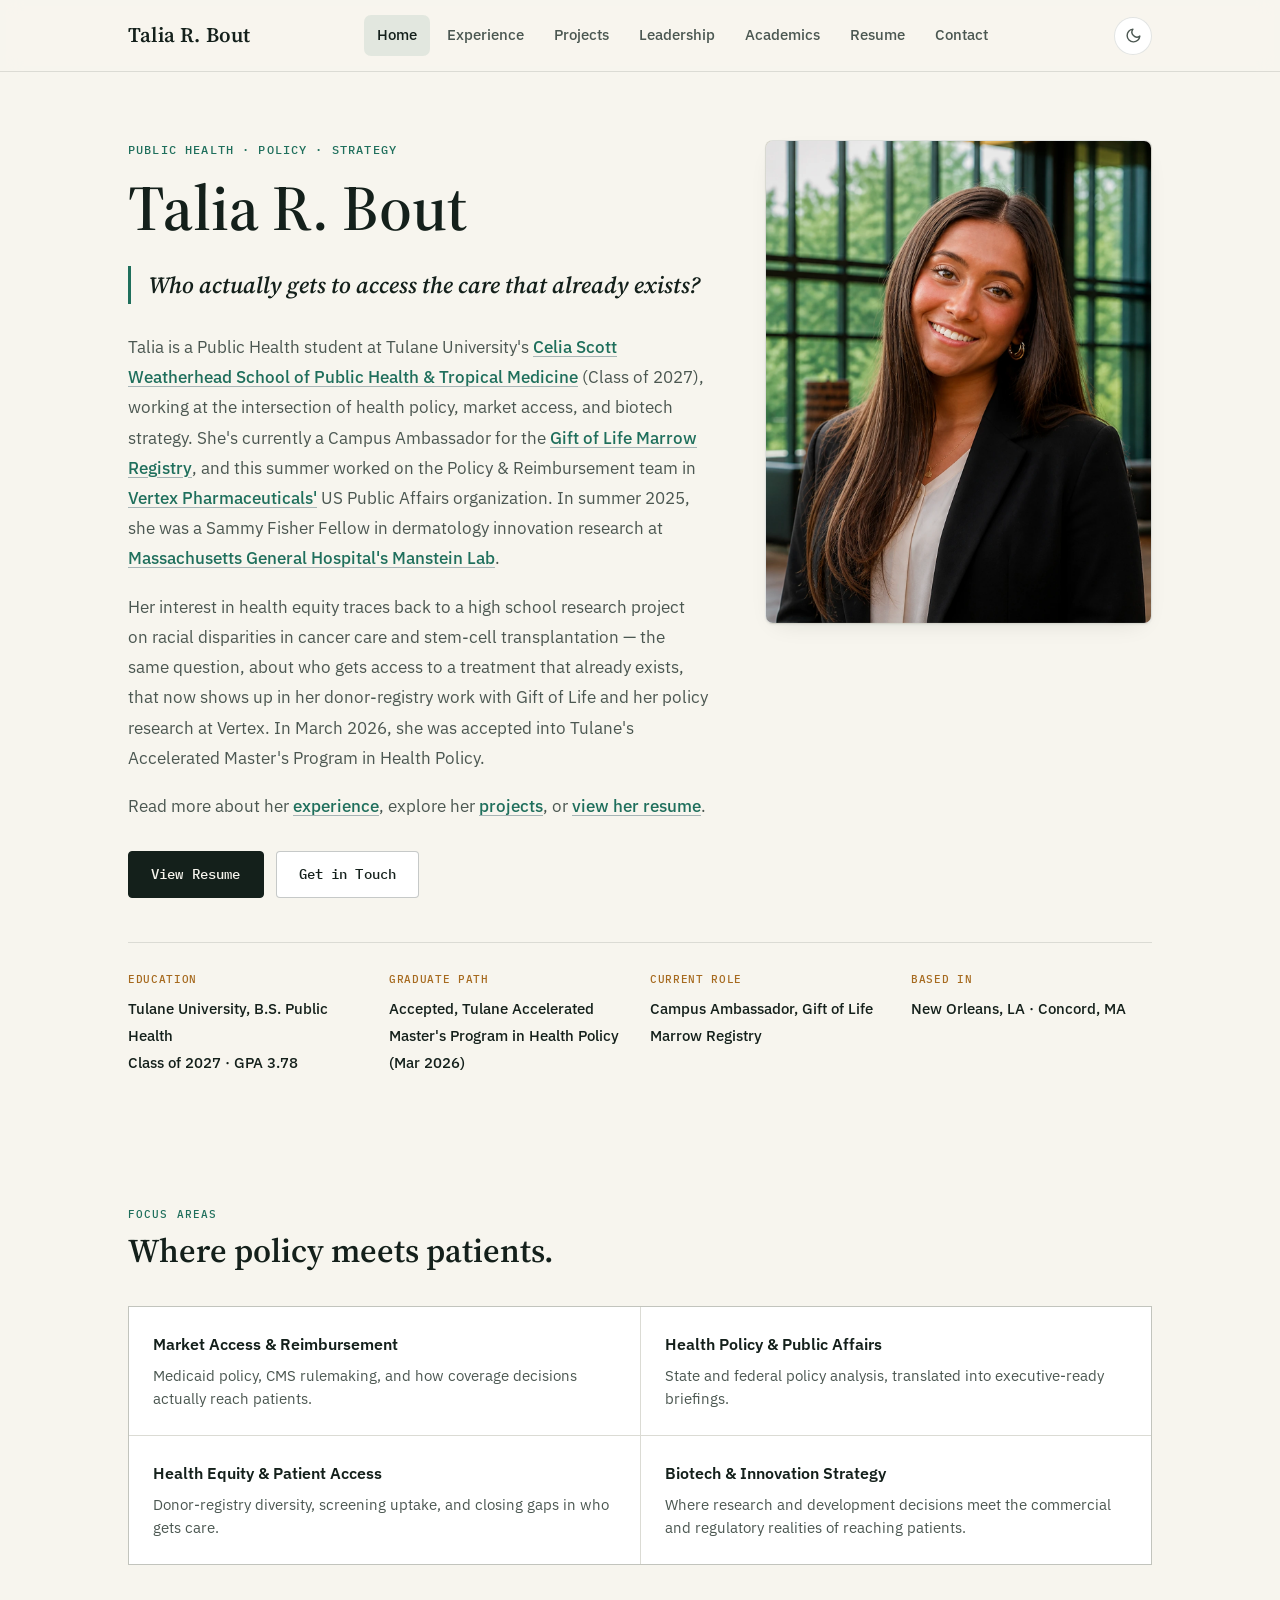
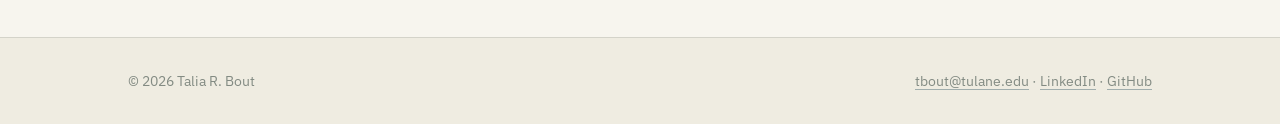
==== index.html @ 025d50e7 "Content and design pass: real photo, Projects page, accuracy fixes Driven by a detailed content brie" ====
<!DOCTYPE html>
<html lang="en">
<head>
<meta charset="UTF-8" />
<meta name="viewport" content="width=device-width, initial-scale=1.0" />
<title>Talia R. Bout</title>
<meta name="description" content="Talia R. Bout — Public Health student at Tulane University focused on healthcare policy, market access, and biotech/pharma strategy." />
<link rel="icon" href="data:image/svg+xml,<svg xmlns=%22http://www.w3.org/2000/svg%22 viewBox=%220 0 100 100%22><rect width=%22100%22 height=%22100%22 rx=%2220%22 fill=%22%23103b4a%22/><text x=%2250%22 y=%2266%22 font-size=%2252%22 text-anchor=%22middle%22 fill=%22%23faf9f5%22 font-family=%22Georgia,serif%22>T</text></svg>" />
<link rel="preconnect" href="https://fonts.googleapis.com" />
<link rel="preconnect" href="https://fonts.gstatic.com" crossorigin />
<link href="https://fonts.googleapis.com/css2?family=Source+Serif+4:ital,wght@0,400;0,600;0,700;1,400;1,600&family=IBM+Plex+Sans:wght@400;500;600;700&family=IBM+Plex+Mono:wght@400;500;600&display=swap" rel="stylesheet" />
<link rel="stylesheet" href="css/style.css" />
<script>
  (function () {
    try {
      var t = localStorage.getItem("talia-theme");
      if (t === "dark" || t === "light") document.documentElement.setAttribute("data-theme", t);
    } catch (e) {}
  })();
</script>
</head>
<body>

<a class="skip-link" href="#main">Skip to content</a>

<header class="site-header">
  <div class="container header-inner">
    <a href="index.html" class="brand">Talia R. Bout</a>
    <nav class="main-nav" id="main-nav" aria-label="Primary">
      <a href="index.html" aria-current="page">Home</a>
      <a href="experience.html">Experience</a>
      <a href="projects.html">Projects</a>
      <a href="leadership.html">Leadership</a>
      <a href="academics.html">Academics</a>
      <a href="resume.html">Resume</a>
      <a href="contact.html">Contact</a>
    </nav>
    <div class="header-actions">
      <button class="theme-toggle" id="theme-toggle" aria-label="Toggle dark mode" type="button">
        <svg class="icon-moon" viewBox="0 0 24 24" fill="none" stroke="currentColor" stroke-width="2" stroke-linecap="round" stroke-linejoin="round"><path d="M21 12.79A9 9 0 1 1 11.21 3 7 7 0 0 0 21 12.79Z"/></svg>
        <svg class="icon-sun" viewBox="0 0 24 24" fill="none" stroke="currentColor" stroke-width="2" stroke-linecap="round" stroke-linejoin="round"><circle cx="12" cy="12" r="4"/><path d="M12 2v2M12 20v2M4.93 4.93l1.41 1.41M17.66 17.66l1.41 1.41M2 12h2M20 12h2M6.34 17.66l-1.41 1.41M19.07 4.93l-1.41 1.41"/></svg>
      </button>
      <button class="nav-toggle" id="nav-toggle" aria-label="Toggle menu" aria-expanded="false">
        <span></span><span></span><span></span>
      </button>
    </div>
  </div>
</header>

<main id="main">

  <section class="home-hero">
    <div class="container home-hero-grid">
      <div class="reveal">
        <p class="eyebrow">Public Health &middot; Policy &middot; Strategy</p>
        <h1 class="home-title">Talia R. Bout</h1>
        <blockquote class="quote">Who actually gets to access the care that already exists?</blockquote>
        <div class="prose">
          <p>
            Talia is a Public Health student at Tulane University's
            <a href="academics.html">Celia Scott Weatherhead School of Public
            Health &amp; Tropical Medicine</a> (Class of 2027), working at the
            intersection of health policy, market access, and biotech
            strategy. She's currently a Campus Ambassador for the
            <a href="experience.html#gift-of-life">Gift of Life Marrow
            Registry</a>, and this summer worked on the Policy &amp;
            Reimbursement team in
            <a href="experience.html#vertex">Vertex Pharmaceuticals'</a> US
            Public Affairs organization. In summer 2025, she was a Sammy
            Fisher Fellow in dermatology innovation research at
            <a href="experience.html#mgh">Massachusetts General Hospital's
            Manstein Lab</a>.
          </p>
          <p>
            Her interest in health equity traces back to a high school
            research project on racial disparities in cancer care and
            stem-cell transplantation &mdash; the same question, about who
            gets access to a treatment that already exists, that now shows
            up in her donor-registry work with Gift of Life and her policy
            research at Vertex. In March 2026, she was accepted into
            Tulane's Accelerated Master's Program in Health Policy.
          </p>
          <p>
            Read more about her <a href="experience.html">experience</a>,
            explore her <a href="projects.html">projects</a>, or
            <a href="resume.html">view her resume</a>.
          </p>
        </div>
        <div class="home-actions">
          <a href="resume.html" class="btn btn-primary">View Resume</a>
          <a href="contact.html" class="btn">Get in Touch</a>
        </div>
      </div>

      <div class="reveal">
        <div class="photo-frame">
          <img src="assets/img/talia-headshot.webp" alt="Portrait of Talia R. Bout" width="1600" height="2000" />
        </div>
      </div>
    </div>

    <div class="container">
      <div class="quick-facts-row reveal">
        <div>
          <span class="qf-label">Education</span>
          <span class="qf-value">Tulane University, B.S. Public Health<br />Class of 2027 &middot; GPA 3.78</span>
        </div>
        <div>
          <span class="qf-label">Graduate Path</span>
          <span class="qf-value">Accepted, Tulane Accelerated Master's Program in Health Policy (Mar 2026)</span>
        </div>
        <div>
          <span class="qf-label">Current Role</span>
          <span class="qf-value">Campus Ambassador, Gift of Life Marrow Registry</span>
        </div>
        <div>
          <span class="qf-label">Based In</span>
          <span class="qf-value">New Orleans, LA &middot; Concord, MA</span>
        </div>
      </div>
    </div>
  </section>

  <section class="section">
    <div class="container">
      <p class="section-label reveal">Focus Areas</p>
      <h2 class="page-title" style="font-size: clamp(1.6rem, 2.6vw, 2.1rem); margin-bottom: 36px;">Where policy meets patients.</h2>
      <div class="pillars reveal">
        <div class="pillar">
          <h3>Market Access &amp; Reimbursement</h3>
          <p>Medicaid policy, CMS rulemaking, and how coverage decisions actually reach patients.</p>
        </div>
        <div class="pillar">
          <h3>Health Policy &amp; Public Affairs</h3>
          <p>State and federal policy analysis, translated into executive-ready briefings.</p>
        </div>
        <div class="pillar">
          <h3>Health Equity &amp; Patient Access</h3>
          <p>Donor-registry diversity, screening uptake, and closing gaps in who gets care.</p>
        </div>
        <div class="pillar">
          <h3>Biotech &amp; Innovation Strategy</h3>
          <p>Where research and development decisions meet the commercial and regulatory realities of reaching patients.</p>
        </div>
      </div>
    </div>
  </section>

</main>

<footer class="site-footer">
  <div class="container footer-inner">
    <span>&copy; <span id="year"></span> Talia R. Bout</span>
    <span><a href="contact.html">tbout@tulane.edu</a> &middot; <a href="https://linkedin.com/in/talia-bout" target="_blank" rel="noopener">LinkedIn</a> &middot; <a href="https://github.com/taliabout" target="_blank" rel="noopener">GitHub</a></span>
  </div>
</footer>

<script src="js/script.js"></script>
</body>
</html>
---- css/style.css ----
/* ---------------------------------------------------
   Talia R. Bout — Personal Site
   Editorial / consulting-style design system
   --------------------------------------------------- */

:root {
  --bg: #f7f5ee;
  --bg-alt: #efece1;
  --surface: #ffffff;
  --text: #14201b;
  --text-muted: #4b5751;
  --text-faint: #838b83;
  --border: rgba(20, 32, 27, 0.12);
  --border-strong: rgba(20, 32, 27, 0.24);
  --link: #1f6f5c;
  --link-hover: #17513f;
  --navy: #24344f;
  --accent: #a66a1f;
  --accent-soft: rgba(166, 106, 31, 0.12);
  --badge-bg: rgba(31, 111, 92, 0.1);
  --shadow: 0 1px 2px rgba(20, 32, 27, 0.05), 0 8px 24px -12px rgba(20, 32, 27, 0.14);
  --font-serif: "Source Serif 4", Georgia, "Times New Roman", serif;
  --font-sans: "IBM Plex Sans", -apple-system, BlinkMacSystemFont, "Segoe UI", sans-serif;
  --font-mono: "IBM Plex Mono", ui-monospace, "SFMono-Regular", Menlo, monospace;
  --header-h: 72px;
  --max-w: 880px;
  color-scheme: light;
}

:root[data-theme="dark"] {
  --bg: #0d1210;
  --bg-alt: #141a17;
  --surface: #182019;
  --text: #ede8e0;
  --text-muted: #adb6ad;
  --text-faint: #6d766e;
  --border: rgba(237, 232, 224, 0.1);
  --border-strong: rgba(237, 232, 224, 0.2);
  --link: #57b79a;
  --link-hover: #7fcbb2;
  --navy: #93a8d6;
  --accent: #e0a94e;
  --accent-soft: rgba(224, 169, 78, 0.14);
  --badge-bg: rgba(87, 183, 154, 0.14);
  --shadow: 0 1px 2px rgba(0, 0, 0, 0.25), 0 8px 28px -12px rgba(0, 0, 0, 0.55);
  color-scheme: dark;
}

@media (prefers-color-scheme: dark) {
  :root:not([data-theme="light"]) {
    --bg: #0d1210;
    --bg-alt: #141a17;
    --surface: #182019;
    --text: #ede8e0;
    --text-muted: #adb6ad;
    --text-faint: #6d766e;
    --border: rgba(237, 232, 224, 0.1);
    --border-strong: rgba(237, 232, 224, 0.2);
    --link: #57b79a;
    --link-hover: #7fcbb2;
    --navy: #93a8d6;
    --accent: #e0a94e;
    --accent-soft: rgba(224, 169, 78, 0.14);
    --badge-bg: rgba(87, 183, 154, 0.14);
    --shadow: 0 1px 2px rgba(0, 0, 0, 0.2), 0 8px 28px -12px rgba(0, 0, 0, 0.5);
    color-scheme: dark;
  }
}

* { box-sizing: border-box; }

html {
  scroll-behavior: smooth;
  scroll-padding-top: calc(var(--header-h) + 20px);
}

body {
  margin: 0;
  background: var(--bg);
  color: var(--text);
  font-family: var(--font-sans);
  font-size: 16.5px;
  line-height: 1.65;
  -webkit-font-smoothing: antialiased;
  transition: background 0.25s ease, color 0.25s ease;
}

img { max-width: 100%; display: block; }

a { color: var(--link); text-decoration-color: rgba(16, 59, 74, 0.35); text-underline-offset: 3px; }
:root[data-theme="dark"] a { text-decoration-color: rgba(143, 196, 201, 0.4); }
a:hover { color: var(--link-hover); }

.container {
  width: 100%;
  max-width: 1080px;
  margin: 0 auto;
  padding: 0 28px;
}

.prose { max-width: var(--max-w); }
.prose p { color: var(--text-muted); margin: 0 0 18px; font-size: 1.03rem; }
.prose a { font-weight: 500; }

.skip-link {
  position: absolute;
  left: -999px;
  top: 0;
  background: var(--text);
  color: var(--bg);
  padding: 10px 16px;
  z-index: 1000;
  border-radius: 0 0 8px 0;
}
.skip-link:focus { left: 0; }

/* ---------- Header / Nav ---------- */

.site-header {
  position: sticky;
  top: 0;
  z-index: 500;
  height: var(--header-h);
  display: flex;
  align-items: center;
  background: color-mix(in srgb, var(--bg) 88%, transparent);
  backdrop-filter: blur(10px) saturate(140%);
  -webkit-backdrop-filter: blur(10px) saturate(140%);
  border-bottom: 1px solid var(--border);
}

.header-inner {
  display: flex;
  align-items: center;
  justify-content: space-between;
  gap: 24px;
}

.brand {
  font-family: var(--font-serif);
  font-weight: 600;
  font-size: 1.3rem;
  color: var(--text);
  text-decoration: none;
  letter-spacing: 0.01em;
  white-space: nowrap;
}
.brand:hover { color: var(--text); opacity: 0.75; }

.main-nav {
  display: flex;
  align-items: center;
  gap: 4px;
  flex-wrap: wrap;
}
.main-nav a {
  color: var(--text-muted);
  text-decoration: none;
  font-size: 0.93rem;
  font-weight: 500;
  padding: 8px 13px;
  border-radius: 7px;
  transition: color 0.15s ease, background 0.15s ease;
  white-space: nowrap;
}
.main-nav a:hover { color: var(--text); background: var(--bg-alt); }
.main-nav a[aria-current="page"] {
  color: var(--text);
  background: var(--badge-bg);
}

.header-actions { display: flex; align-items: center; gap: 6px; }

.theme-toggle {
  width: 38px;
  height: 38px;
  display: flex;
  align-items: center;
  justify-content: center;
  border-radius: 50%;
  border: 1px solid var(--border);
  background: var(--surface);
  color: var(--text-muted);
  cursor: pointer;
  transition: background 0.15s ease, color 0.15s ease, border-color 0.15s ease;
  flex-shrink: 0;
}
.theme-toggle:hover { color: var(--text); border-color: var(--border-strong); }
.theme-toggle svg { width: 17px; height: 17px; }
.theme-toggle .icon-sun { display: none; }
:root[data-theme="dark"] .theme-toggle .icon-moon { display: none; }
:root[data-theme="dark"] .theme-toggle .icon-sun { display: block; }

.nav-toggle {
  display: none;
  flex-direction: column;
  justify-content: center;
  gap: 5px;
  width: 38px;
  height: 38px;
  background: none;
  border: none;
  cursor: pointer;
  flex-shrink: 0;
}
.nav-toggle span {
  display: block;
  height: 1.5px;
  width: 100%;
  background: var(--text);
  transition: transform 0.25s ease, opacity 0.25s ease;
}
.nav-toggle[aria-expanded="true"] span:nth-child(1) { transform: translateY(6.5px) rotate(45deg); }
.nav-toggle[aria-expanded="true"] span:nth-child(2) { opacity: 0; }
.nav-toggle[aria-expanded="true"] span:nth-child(3) { transform: translateY(-6.5px) rotate(-45deg); }

/* ---------- Page header (non-home pages) ---------- */

.page-hero {
  padding: 64px 0 40px;
  border-bottom: 1px solid var(--border);
  background: var(--bg-alt);
}
.page-kicker {
  font-family: var(--font-mono);
  text-transform: uppercase;
  letter-spacing: 0.1em;
  font-size: 0.72rem;
  font-weight: 500;
  color: var(--link);
  margin: 0 0 12px;
}
.page-title {
  font-family: var(--font-serif);
  font-weight: 600;
  font-size: clamp(2.1rem, 4.2vw, 3rem);
  line-height: 1.1;
  margin: 0 0 18px;
  color: var(--text);
}
.page-intro {
  color: var(--text-muted);
  font-size: 1.08rem;
  max-width: 720px;
  line-height: 1.7;
  margin: 0;
}

/* ---------- Home hero ---------- */

.home-hero { padding: 68px 0 56px; }
.home-hero-grid {
  display: grid;
  grid-template-columns: 1.5fr 1fr;
  gap: 56px;
  align-items: start;
}
.eyebrow {
  font-family: var(--font-mono);
  text-transform: uppercase;
  letter-spacing: 0.1em;
  font-size: 0.72rem;
  font-weight: 500;
  color: var(--link);
  margin: 0 0 16px;
}
.home-title {
  font-family: var(--font-serif);
  font-weight: 600;
  font-size: clamp(2.6rem, 5.4vw, 4rem);
  line-height: 1.04;
  margin: 0 0 24px;
  color: var(--text);
}
.home-hero .prose p { font-size: 1.08rem; line-height: 1.75; }

.quote {
  margin: 22px 0 28px;
  padding-left: 18px;
  border-left: 3px solid var(--link);
  font-family: var(--font-serif);
  font-style: italic;
  font-weight: 600;
  font-size: clamp(1.15rem, 1rem + 0.6vw, 1.45rem);
  color: var(--text);
}

.pillars {
  display: grid;
  grid-template-columns: repeat(2, 1fr);
  gap: 1px;
  background: var(--border);
  border: 1px solid var(--border);
}
.pillar { background: var(--surface); padding: 24px; display: flex; flex-direction: column; gap: 8px; }
.pillar h3 { font-size: 1rem; font-weight: 600; color: var(--text); margin: 0; }
.pillar p { color: var(--text-muted); font-size: 0.92rem; margin: 0; line-height: 1.55; }
@media (max-width: 620px) { .pillars { grid-template-columns: 1fr; } }

.photo-frame {
  position: relative;
  border-radius: 8px;
  overflow: hidden;
  background: linear-gradient(150deg, var(--bg-alt), var(--surface));
  border: 1px solid var(--border);
  box-shadow: var(--shadow);
  aspect-ratio: 4 / 5;
  display: flex;
  align-items: center;
  justify-content: center;
}
.photo-frame img { width: 100%; height: 100%; object-fit: cover; }
.photo-placeholder {
  display: flex;
  flex-direction: column;
  align-items: center;
  gap: 10px;
  color: var(--text-faint);
}
.photo-placeholder .initials {
  font-family: var(--font-serif);
  font-size: 3.2rem;
  font-weight: 600;
  color: var(--text-muted);
}
.photo-placeholder .hint {
  font-size: 0.72rem;
  text-transform: uppercase;
  letter-spacing: 0.08em;
  color: var(--text-faint);
}

.quick-facts-row {
  margin-top: 44px;
  display: grid;
  grid-template-columns: repeat(4, 1fr);
  gap: 20px;
  border-top: 1px solid var(--border);
  padding-top: 28px;
}
.qf-label {
  display: block;
  font-family: var(--font-mono);
  text-transform: uppercase;
  letter-spacing: 0.06em;
  font-size: 0.68rem;
  font-weight: 500;
  color: var(--accent);
  margin-bottom: 6px;
}
.qf-value { color: var(--text); font-size: 0.95rem; font-weight: 500; line-height: 1.5; }

.home-actions {
  display: flex;
  flex-wrap: wrap;
  gap: 12px;
  margin: 30px 0 0;
}

/* ---------- Buttons ---------- */

.btn {
  display: inline-flex;
  align-items: center;
  gap: 8px;
  padding: 11px 22px;
  border-radius: 4px;
  font-family: var(--font-mono);
  font-weight: 500;
  letter-spacing: 0.01em;
  font-size: 0.86rem;
  text-decoration: none;
  border: 1px solid var(--border-strong);
  color: var(--text);
  background: var(--surface);
  transition: transform 0.15s ease, box-shadow 0.15s ease, background 0.15s ease, border-color 0.15s ease;
  cursor: pointer;
}
.btn:hover { transform: translateY(-1px); box-shadow: var(--shadow); border-color: var(--text-faint); }
.btn-primary {
  background: var(--text);
  color: var(--bg);
  border-color: var(--text);
}
:root[data-theme="dark"] .btn-primary { color: var(--bg); }
.btn-primary:hover { opacity: 0.88; background: var(--text); }

/* ---------- Section shared ---------- */

.section { padding: 72px 0; }
.section + .section { border-top: 1px solid var(--border); }
.section-label {
  font-family: var(--font-mono);
  text-transform: uppercase;
  letter-spacing: 0.1em;
  font-size: 0.7rem;
  font-weight: 500;
  color: var(--link);
  margin: 0 0 10px;
}

/* ---------- Case study cards ---------- */

.case-study {
  padding: 40px 0;
}
.case-study + .case-study { border-top: 1px solid var(--border); }
.case-head {
  display: flex;
  flex-wrap: wrap;
  align-items: baseline;
  justify-content: space-between;
  gap: 10px 20px;
  margin-bottom: 4px;
}
.case-role {
  font-family: var(--font-serif);
  font-size: 1.5rem;
  font-weight: 600;
  color: var(--text);
  margin: 0;
}
.case-meta {
  font-family: var(--font-mono);
  font-size: 0.78rem;
  color: var(--navy);
  white-space: nowrap;
  font-variant-numeric: tabular-nums;
}
.case-org {
  font-weight: 600;
  color: var(--accent);
  font-size: 0.96rem;
  margin: 0 0 18px;
}
.case-body p { color: var(--text-muted); margin: 0 0 16px; line-height: 1.75; }
.case-highlights {
  margin: 18px 0 0;
  padding: 0;
  list-style: none;
  display: grid;
  gap: 11px;
}
.case-highlights li {
  position: relative;
  padding-left: 22px;
  color: var(--text-muted);
  line-height: 1.6;
  font-size: 0.98rem;
}
.case-highlights li::before {
  content: "";
  position: absolute;
  left: 0;
  top: 9px;
  width: 6px;
  height: 6px;
  border-radius: 50%;
  background: var(--accent);
}
.badge {
  display: inline-block;
  font-family: var(--font-mono);
  font-size: 0.66rem;
  font-weight: 500;
  text-transform: uppercase;
  letter-spacing: 0.07em;
  background: var(--badge-bg);
  color: var(--link);
  padding: 4px 9px;
  border-radius: 3px;
  margin-left: 10px;
  vertical-align: middle;
}
:root[data-theme="dark"] .badge { color: var(--link); }
.badge-amber { background: var(--accent-soft); color: var(--accent); }
.badge-navy { background: rgba(36, 52, 79, 0.1); color: var(--navy); }
:root[data-theme="dark"] .badge-navy { background: rgba(147, 168, 214, 0.14); }

/* ---------- Project cards ---------- */

.project-grid {
  display: grid;
  grid-template-columns: repeat(2, 1fr);
  gap: 20px;
  margin-top: 40px;
}
.proj-card {
  background: var(--surface);
  border: 1px solid var(--border);
  border-radius: 6px;
  padding: 26px;
  display: flex;
  flex-direction: column;
  gap: 12px;
  box-shadow: var(--shadow);
}
.proj-tag {
  align-self: flex-start;
  font-family: var(--font-mono);
  font-size: 0.66rem;
  letter-spacing: 0.07em;
  text-transform: uppercase;
  color: var(--accent);
  background: var(--accent-soft);
  padding: 4px 9px;
  border-radius: 3px;
}
.proj-card h3 {
  font-family: var(--font-serif);
  font-size: 1.14rem;
  font-weight: 600;
  color: var(--text);
  margin: 0;
}
.proj-status {
  font-family: var(--font-mono);
  font-size: 0.72rem;
  color: var(--link);
}
.proj-card .proj-desc { color: var(--text-muted); font-size: 0.94rem; line-height: 1.65; margin: 0; }
.proj-skills { display: flex; flex-wrap: wrap; gap: 6px; margin-top: 4px; }
.proj-skills span {
  font-family: var(--font-mono);
  font-size: 0.68rem;
  color: var(--text-faint);
  border: 1px solid var(--border);
  padding: 3px 8px;
  border-radius: 3px;
}
.proj-meta {
  font-family: var(--font-mono);
  font-size: 0.72rem;
  color: var(--text-faint);
  margin-top: auto;
  padding-top: 12px;
  border-top: 1px solid var(--border);
}
.proj-card .proj-link { font-size: 0.86rem; font-weight: 600; }

.project-note {
  margin-top: 28px;
  padding: 18px 20px;
  border: 1px solid var(--border);
  border-left: 3px solid var(--accent);
  border-radius: 4px;
  background: var(--bg-alt);
  color: var(--text-muted);
  font-size: 0.92rem;
  line-height: 1.6;
}

@media (max-width: 820px) {
  .project-grid { grid-template-columns: 1fr; }
}

/* ---------- Additional involvement list ---------- */

.involvement-list {
  display: grid;
  gap: 22px;
  margin-top: 8px;
}
.involvement-item {
  display: grid;
  grid-template-columns: 220px 1fr;
  gap: 18px;
  padding: 18px 0;
  border-top: 1px solid var(--border);
}
.involvement-item:first-child { border-top: none; }
.inv-org { font-weight: 600; color: var(--text); font-size: 0.98rem; }
.inv-role { color: var(--text-faint); font-size: 0.85rem; margin-top: 3px; }
.inv-desc { color: var(--text-muted); font-size: 0.95rem; line-height: 1.6; margin: 0; }

/* ---------- Coursework / skills chips ---------- */

.chip-row { display: flex; flex-wrap: wrap; gap: 9px; margin-top: 18px; }
.chip {
  padding: 7px 13px;
  border-radius: 4px;
  border: 1px solid var(--border-strong);
  background: var(--surface);
  font-family: var(--font-mono);
  font-size: 0.76rem;
  font-weight: 400;
  color: var(--text-muted);
}

.two-col {
  display: grid;
  grid-template-columns: 1fr 1fr;
  gap: 48px;
}

.fact-block { margin-bottom: 36px; }
.fact-block:last-child { margin-bottom: 0; }
.fact-block h3 {
  font-family: var(--font-serif);
  font-size: 1.2rem;
  font-weight: 600;
  color: var(--text);
  margin: 0 0 6px;
}
.fact-block .fact-sub { color: var(--text-faint); font-size: 0.88rem; margin: 0 0 14px; }

/* ---------- Certifications ---------- */

.cert-list { list-style: none; margin: 0; padding: 0; display: grid; gap: 12px; }
.cert-list li {
  display: flex;
  align-items: center;
  gap: 12px;
  padding: 14px 18px;
  border: 1px solid var(--border);
  border-radius: 10px;
  background: var(--surface);
  font-size: 0.94rem;
  color: var(--text);
  font-weight: 500;
}
.cert-list li svg { flex-shrink: 0; width: 18px; height: 18px; color: var(--accent); }

/* ---------- Resume page ---------- */

.resume-toolbar {
  display: flex;
  flex-wrap: wrap;
  gap: 12px;
  margin: 28px 0 32px;
}
.resume-embed {
  border: 1px solid var(--border);
  border-radius: 14px;
  overflow: hidden;
  box-shadow: var(--shadow);
  background: var(--surface);
  height: 82vh;
  min-height: 520px;
}
.resume-embed iframe { width: 100%; height: 100%; border: 0; display: block; }
.resume-fallback {
  padding: 40px;
  text-align: center;
  color: var(--text-muted);
}

/* ---------- Contact ---------- */

.contact-grid {
  display: grid;
  grid-template-columns: repeat(auto-fit, minmax(220px, 1fr));
  gap: 18px;
  margin-top: 8px;
}
.contact-card {
  padding: 26px;
  border: 1px solid var(--border);
  border-radius: 14px;
  background: var(--surface);
  text-decoration: none;
  transition: transform 0.15s ease, box-shadow 0.15s ease, border-color 0.15s ease;
  display: block;
}
.contact-card:hover { transform: translateY(-3px); box-shadow: var(--shadow); border-color: var(--border-strong); }
.contact-card .cc-label {
  font-family: var(--font-mono);
  text-transform: uppercase;
  letter-spacing: 0.06em;
  font-size: 0.66rem;
  font-weight: 500;
  color: var(--accent);
  margin: 0 0 8px;
}
.contact-card .cc-value { color: var(--text); font-weight: 600; font-size: 1.02rem; }

/* ---------- Footer ---------- */

.site-footer {
  border-top: 1px solid var(--border);
  padding: 32px 0;
  background: var(--bg-alt);
}
.footer-inner {
  display: flex;
  justify-content: space-between;
  flex-wrap: wrap;
  gap: 10px;
  font-size: 0.85rem;
  color: var(--text-faint);
}
.footer-inner a { color: var(--text-faint); }

/* ---------- Reveal ---------- */

.reveal {
  opacity: 0;
  transform: translateY(14px);
  transition: opacity 0.55s ease, transform 0.55s ease;
}
.reveal.in-view { opacity: 1; transform: translateY(0); }

@media (prefers-reduced-motion: reduce) {
  html { scroll-behavior: auto; }
  .reveal { opacity: 1; transform: none; transition: none; }
}

/* ---------- Responsive ---------- */

@media (max-width: 900px) {
  .home-hero-grid { grid-template-columns: 1fr; gap: 36px; }
  .photo-frame { max-width: 320px; aspect-ratio: 1 / 1; }
  .two-col { grid-template-columns: 1fr; gap: 8px; }
  .quick-facts-row { grid-template-columns: 1fr 1fr; }
  .involvement-item { grid-template-columns: 1fr; gap: 4px; }
}

@media (max-width: 720px) {
  .main-nav {
    position: fixed;
    top: var(--header-h);
    left: 0;
    right: 0;
    background: var(--bg);
    flex-direction: column;
    align-items: stretch;
    gap: 0;
    padding: 8px 20px 20px;
    border-bottom: 1px solid var(--border);
    transform: translateY(-8px);
    opacity: 0;
    pointer-events: none;
    transition: opacity 0.2s ease, transform 0.2s ease;
    max-height: calc(100vh - var(--header-h));
    overflow-y: auto;
  }
  .main-nav.open { opacity: 1; transform: translateY(0); pointer-events: auto; }
  .main-nav a { padding: 13px 4px; border-bottom: 1px solid var(--border); border-radius: 0; }
  .nav-toggle { display: flex; }
  .quick-facts-row { grid-template-columns: 1fr; }
  .section { padding: 52px 0; }
  .page-hero { padding: 44px 0 32px; }
}
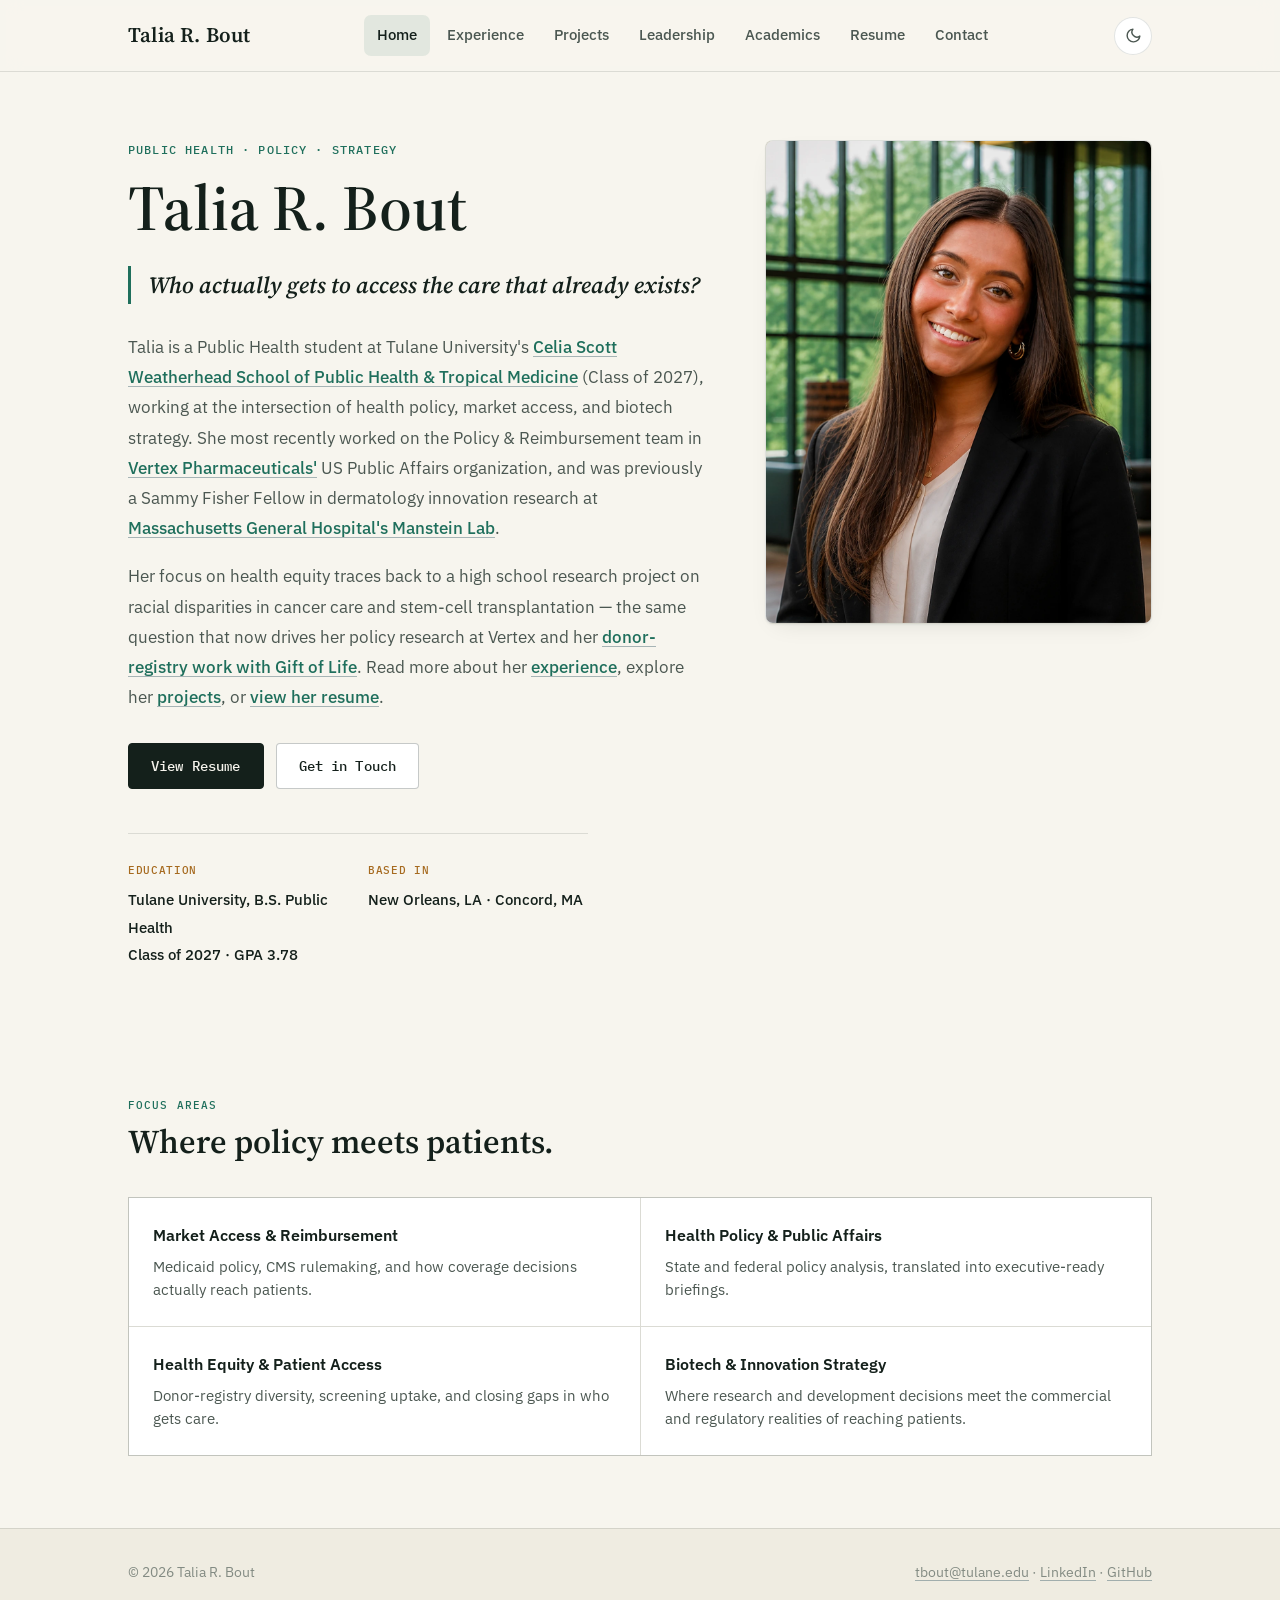
==== commit 4c76dab6: "Professionalism and conciseness pass - Home: removed Current Role and Graduate Path quick facts (cam" ====
--- a/index.html
+++ b/index.html
@@ -61,28 +61,22 @@
             <a href="academics.html">Celia Scott Weatherhead School of Public
             Health &amp; Tropical Medicine</a> (Class of 2027), working at the
             intersection of health policy, market access, and biotech
-            strategy. She's currently a Campus Ambassador for the
-            <a href="experience.html#gift-of-life">Gift of Life Marrow
-            Registry</a>, and this summer worked on the Policy &amp;
+            strategy. She most recently worked on the Policy &amp;
             Reimbursement team in
             <a href="experience.html#vertex">Vertex Pharmaceuticals'</a> US
-            Public Affairs organization. In summer 2025, she was a Sammy
-            Fisher Fellow in dermatology innovation research at
+            Public Affairs organization, and was previously a Sammy Fisher
+            Fellow in dermatology innovation research at
             <a href="experience.html#mgh">Massachusetts General Hospital's
             Manstein Lab</a>.
           </p>
           <p>
-            Her interest in health equity traces back to a high school
-            research project on racial disparities in cancer care and
-            stem-cell transplantation &mdash; the same question, about who
-            gets access to a treatment that already exists, that now shows
-            up in her donor-registry work with Gift of Life and her policy
-            research at Vertex. In March 2026, she was accepted into
-            Tulane's Accelerated Master's Program in Health Policy.
-          </p>
-          <p>
-            Read more about her <a href="experience.html">experience</a>,
-            explore her <a href="projects.html">projects</a>, or
+            Her focus on health equity traces back to a high school research
+            project on racial disparities in cancer care and stem-cell
+            transplantation &mdash; the same question that now drives her
+            policy research at Vertex and her <a href="experience.html#gift-of-life">donor-registry
+            work with Gift of Life</a>. Read more about her
+            <a href="experience.html">experience</a>, explore her
+            <a href="projects.html">projects</a>, or
             <a href="resume.html">view her resume</a>.
           </p>
         </div>
@@ -100,18 +94,10 @@
     </div>
 
     <div class="container">
-      <div class="quick-facts-row reveal">
+      <div class="quick-facts-row quick-facts-row-2 reveal">
         <div>
           <span class="qf-label">Education</span>
           <span class="qf-value">Tulane University, B.S. Public Health<br />Class of 2027 &middot; GPA 3.78</span>
-        </div>
-        <div>
-          <span class="qf-label">Graduate Path</span>
-          <span class="qf-value">Accepted, Tulane Accelerated Master's Program in Health Policy (Mar 2026)</span>
-        </div>
-        <div>
-          <span class="qf-label">Current Role</span>
-          <span class="qf-value">Campus Ambassador, Gift of Life Marrow Registry</span>
         </div>
         <div>
           <span class="qf-label">Based In</span>
--- a/css/style.css
+++ b/css/style.css
@@ -338,6 +338,7 @@
   border-top: 1px solid var(--border);
   padding-top: 28px;
 }
+.quick-facts-row-2 { grid-template-columns: repeat(2, 1fr); max-width: 460px; }
 .qf-label {
   display: block;
   font-family: var(--font-mono);
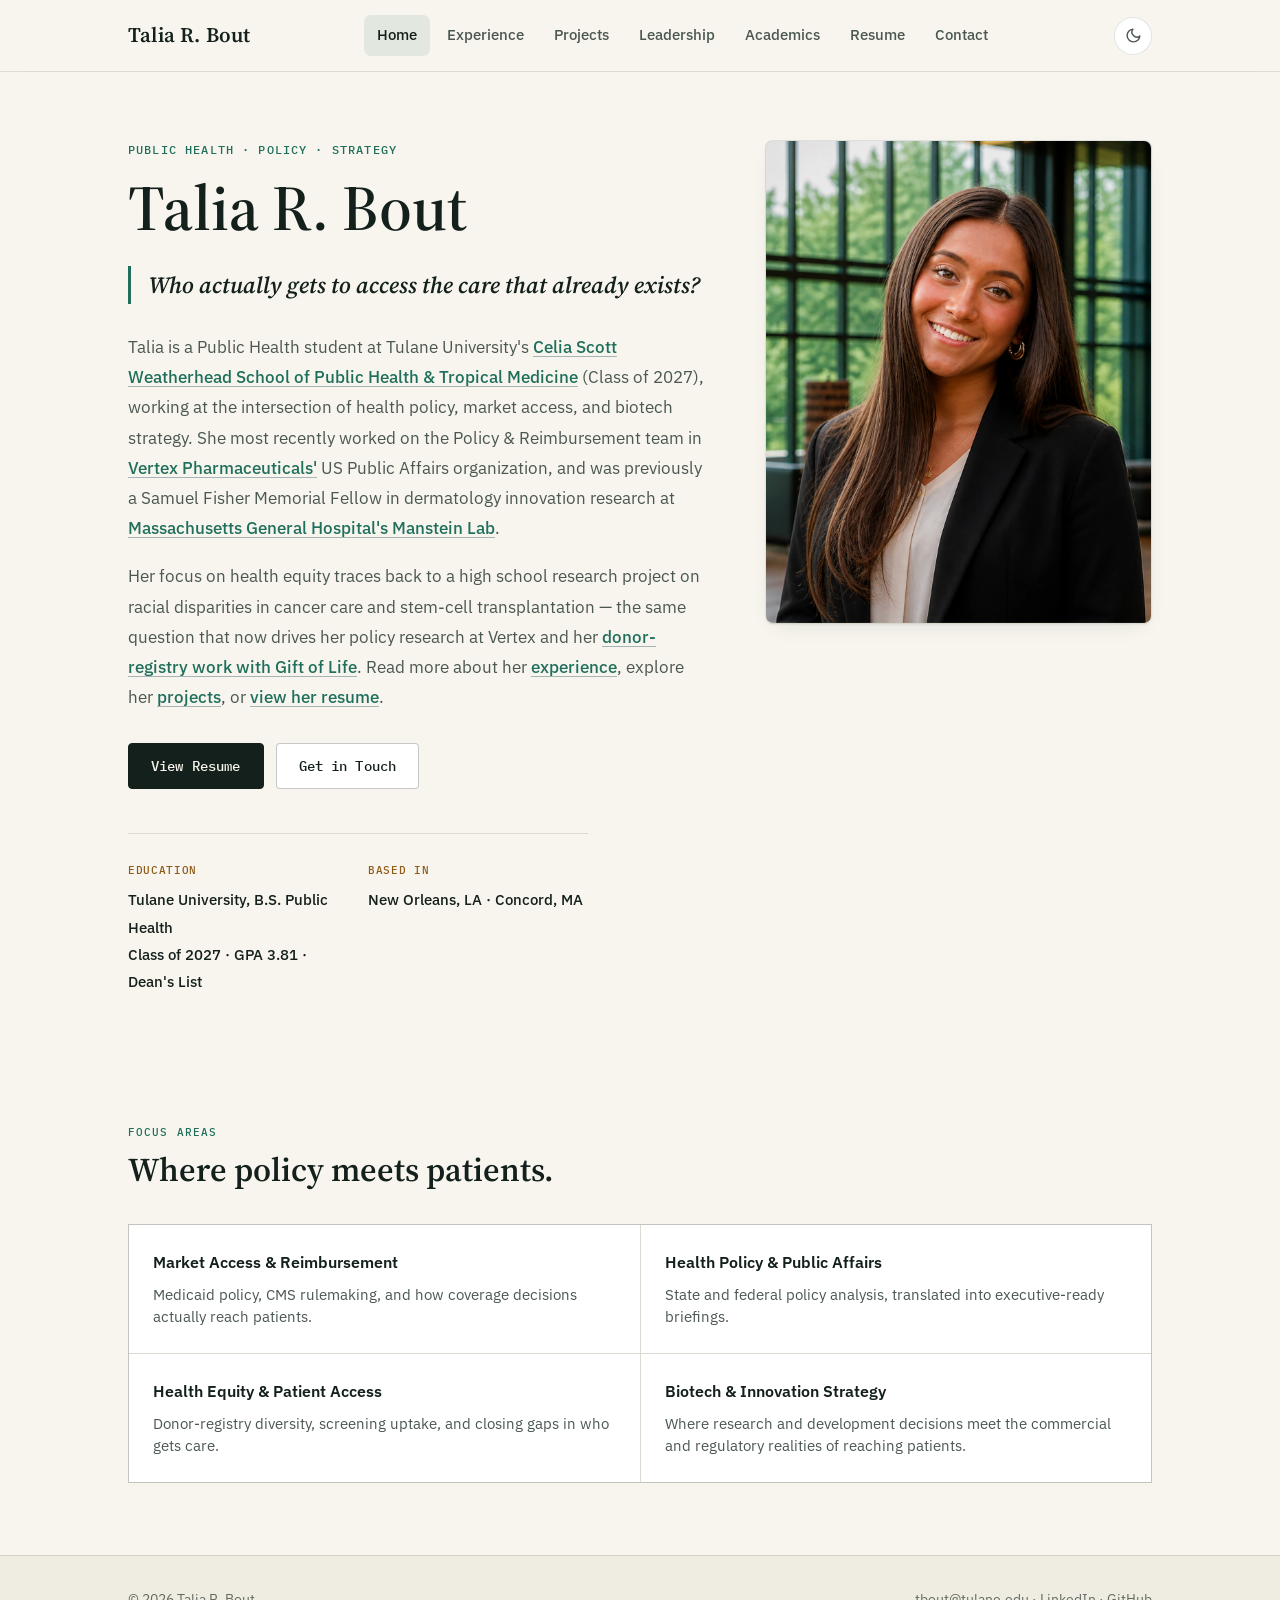
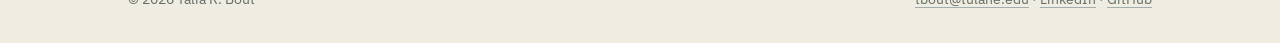
==== commit eb2c44f8: "Sync site to updated resume and add web best practices Updates every page to the new resume (GPA 3.8" ====
--- a/index.html
+++ b/index.html
@@ -3,12 +3,56 @@
 <head>
 <meta charset="UTF-8" />
 <meta name="viewport" content="width=device-width, initial-scale=1.0" />
-<title>Talia R. Bout</title>
+<title>Talia Bout — Health Policy, Market Access &amp; Biotech Strategy</title>
 <meta name="description" content="Talia R. Bout — Public Health student at Tulane University focused on healthcare policy, market access, and biotech/pharma strategy." />
-<link rel="icon" href="data:image/svg+xml,<svg xmlns=%22http://www.w3.org/2000/svg%22 viewBox=%220 0 100 100%22><rect width=%22100%22 height=%22100%22 rx=%2220%22 fill=%22%23103b4a%22/><text x=%2250%22 y=%2266%22 font-size=%2252%22 text-anchor=%22middle%22 fill=%22%23faf9f5%22 font-family=%22Georgia,serif%22>T</text></svg>" />
+<link rel="icon" href="data:image/svg+xml,<svg xmlns=%22http://www.w3.org/2000/svg%22 viewBox=%220 0 100 100%22><rect width=%22100%22 height=%22100%22 rx=%2220%22 fill=%22%231f6f5c%22/><text x=%2250%22 y=%2266%22 font-size=%2252%22 text-anchor=%22middle%22 fill=%22%23f7f5ee%22 font-family=%22Georgia,serif%22>T</text></svg>" />
 <link rel="preconnect" href="https://fonts.googleapis.com" />
 <link rel="preconnect" href="https://fonts.gstatic.com" crossorigin />
 <link href="https://fonts.googleapis.com/css2?family=Source+Serif+4:ital,wght@0,400;0,600;0,700;1,400;1,600&family=IBM+Plex+Sans:wght@400;500;600;700&family=IBM+Plex+Mono:wght@400;500;600&display=swap" rel="stylesheet" />
+<!-- meta:start -->
+<meta name="theme-color" content="#f7f5ee" media="(prefers-color-scheme: light)" />
+<meta name="theme-color" content="#0d1210" media="(prefers-color-scheme: dark)" />
+<meta name="author" content="Talia R. Bout" />
+<link rel="canonical" href="https://taliabout.github.io/Talia-Bout-Personal-Portfolio-/" />
+<link rel="apple-touch-icon" href="assets/img/apple-touch-icon.png" />
+<meta property="og:type" content="website" />
+<meta property="og:site_name" content="Talia Bout" />
+<meta property="og:title" content="Talia Bout — Health Policy, Market Access &amp; Biotech Strategy" />
+<meta property="og:description" content="Talia R. Bout — Public Health student at Tulane University focused on healthcare policy, market access, and biotech/pharma strategy." />
+<meta property="og:url" content="https://taliabout.github.io/Talia-Bout-Personal-Portfolio-/" />
+<meta property="og:image" content="https://taliabout.github.io/Talia-Bout-Personal-Portfolio-/assets/img/og-card.jpg" />
+<meta property="og:image:width" content="1200" />
+<meta property="og:image:height" content="630" />
+<meta property="og:image:alt" content="Talia R. Bout — Public Health, Policy, Strategy" />
+<meta name="twitter:card" content="summary_large_image" />
+<!-- meta:end -->
+<script type="application/ld+json">
+{
+  "@context": "https://schema.org",
+  "@type": "Person",
+  "name": "Talia R. Bout",
+  "url": "https://taliabout.github.io/Talia-Bout-Personal-Portfolio-/",
+  "image": "https://taliabout.github.io/Talia-Bout-Personal-Portfolio-/assets/img/og-card.jpg",
+  "email": "mailto:tbout@tulane.edu",
+  "jobTitle": "Public Health Student",
+  "affiliation": {
+    "@type": "CollegeOrUniversity",
+    "name": "Tulane University"
+  },
+  "knowsAbout": [
+    "Health policy",
+    "Market access",
+    "Reimbursement",
+    "Medicaid",
+    "Biotech strategy",
+    "Health equity"
+  ],
+  "sameAs": [
+    "https://linkedin.com/in/talia-bout",
+    "https://github.com/taliabout"
+  ]
+}
+</script>
 <link rel="stylesheet" href="css/style.css" />
 <script>
   (function () {
@@ -40,7 +84,7 @@
         <svg class="icon-moon" viewBox="0 0 24 24" fill="none" stroke="currentColor" stroke-width="2" stroke-linecap="round" stroke-linejoin="round"><path d="M21 12.79A9 9 0 1 1 11.21 3 7 7 0 0 0 21 12.79Z"/></svg>
         <svg class="icon-sun" viewBox="0 0 24 24" fill="none" stroke="currentColor" stroke-width="2" stroke-linecap="round" stroke-linejoin="round"><circle cx="12" cy="12" r="4"/><path d="M12 2v2M12 20v2M4.93 4.93l1.41 1.41M17.66 17.66l1.41 1.41M2 12h2M20 12h2M6.34 17.66l-1.41 1.41M19.07 4.93l-1.41 1.41"/></svg>
       </button>
-      <button class="nav-toggle" id="nav-toggle" aria-label="Toggle menu" aria-expanded="false">
+      <button class="nav-toggle" id="nav-toggle" type="button" aria-label="Toggle menu" aria-expanded="false" aria-controls="main-nav">
         <span></span><span></span><span></span>
       </button>
     </div>
@@ -64,8 +108,8 @@
             strategy. She most recently worked on the Policy &amp;
             Reimbursement team in
             <a href="experience.html#vertex">Vertex Pharmaceuticals'</a> US
-            Public Affairs organization, and was previously a Sammy Fisher
-            Fellow in dermatology innovation research at
+            Public Affairs organization, and was previously a Samuel Fisher
+            Memorial Fellow in dermatology innovation research at
             <a href="experience.html#mgh">Massachusetts General Hospital's
             Manstein Lab</a>.
           </p>
@@ -88,7 +132,7 @@
 
       <div class="reveal">
         <div class="photo-frame">
-          <img src="assets/img/talia-headshot.webp" alt="Portrait of Talia R. Bout" width="1600" height="2000" />
+          <img src="assets/img/talia-headshot.webp" alt="Portrait of Talia R. Bout" width="1610" height="1402" fetchpriority="high" />
         </div>
       </div>
     </div>
@@ -97,7 +141,7 @@
       <div class="quick-facts-row quick-facts-row-2 reveal">
         <div>
           <span class="qf-label">Education</span>
-          <span class="qf-value">Tulane University, B.S. Public Health<br />Class of 2027 &middot; GPA 3.78</span>
+          <span class="qf-value">Tulane University, B.S. Public Health<br />Class of 2027 &middot; GPA 3.81 &middot; Dean's List</span>
         </div>
         <div>
           <span class="qf-label">Based In</span>
@@ -137,7 +181,7 @@
 <footer class="site-footer">
   <div class="container footer-inner">
     <span>&copy; <span id="year"></span> Talia R. Bout</span>
-    <span><a href="contact.html">tbout@tulane.edu</a> &middot; <a href="https://linkedin.com/in/talia-bout" target="_blank" rel="noopener">LinkedIn</a> &middot; <a href="https://github.com/taliabout" target="_blank" rel="noopener">GitHub</a></span>
+    <span><a href="mailto:tbout@tulane.edu">tbout@tulane.edu</a> &middot; <a href="https://linkedin.com/in/talia-bout" target="_blank" rel="noopener">LinkedIn</a> &middot; <a href="https://github.com/taliabout" target="_blank" rel="noopener">GitHub</a></span>
   </div>
 </footer>
 
--- a/css/style.css
+++ b/css/style.css
@@ -9,14 +9,14 @@
   --surface: #ffffff;
   --text: #14201b;
   --text-muted: #4b5751;
-  --text-faint: #838b83;
+  --text-faint: #656d66;
   --border: rgba(20, 32, 27, 0.12);
   --border-strong: rgba(20, 32, 27, 0.24);
   --link: #1f6f5c;
   --link-hover: #17513f;
   --navy: #24344f;
-  --accent: #a66a1f;
-  --accent-soft: rgba(166, 106, 31, 0.12);
+  --accent: #8f5a15;
+  --accent-soft: rgba(143, 90, 21, 0.12);
   --badge-bg: rgba(31, 111, 92, 0.1);
   --shadow: 0 1px 2px rgba(20, 32, 27, 0.05), 0 8px 24px -12px rgba(20, 32, 27, 0.14);
   --font-serif: "Source Serif 4", Georgia, "Times New Roman", serif;
@@ -33,7 +33,7 @@
   --surface: #182019;
   --text: #ede8e0;
   --text-muted: #adb6ad;
-  --text-faint: #6d766e;
+  --text-faint: #8a938b;
   --border: rgba(237, 232, 224, 0.1);
   --border-strong: rgba(237, 232, 224, 0.2);
   --link: #57b79a;
@@ -53,7 +53,7 @@
     --surface: #182019;
     --text: #ede8e0;
     --text-muted: #adb6ad;
-    --text-faint: #6d766e;
+    --text-faint: #8a938b;
     --border: rgba(237, 232, 224, 0.1);
     --border-strong: rgba(237, 232, 224, 0.2);
     --link: #57b79a;
@@ -310,25 +310,6 @@
   justify-content: center;
 }
 .photo-frame img { width: 100%; height: 100%; object-fit: cover; }
-.photo-placeholder {
-  display: flex;
-  flex-direction: column;
-  align-items: center;
-  gap: 10px;
-  color: var(--text-faint);
-}
-.photo-placeholder .initials {
-  font-family: var(--font-serif);
-  font-size: 3.2rem;
-  font-weight: 600;
-  color: var(--text-muted);
-}
-.photo-placeholder .hint {
-  font-size: 0.72rem;
-  text-transform: uppercase;
-  letter-spacing: 0.08em;
-  color: var(--text-faint);
-}
 
 .quick-facts-row {
   margin-top: 44px;
@@ -474,9 +455,6 @@
   vertical-align: middle;
 }
 :root[data-theme="dark"] .badge { color: var(--link); }
-.badge-amber { background: var(--accent-soft); color: var(--accent); }
-.badge-navy { background: rgba(36, 52, 79, 0.1); color: var(--navy); }
-:root[data-theme="dark"] .badge-navy { background: rgba(147, 168, 214, 0.14); }
 
 /* ---------- Project cards ---------- */
 
@@ -539,17 +517,6 @@
 }
 .proj-card .proj-link { font-size: 0.86rem; font-weight: 600; }
 
-.project-note {
-  margin-top: 28px;
-  padding: 18px 20px;
-  border: 1px solid var(--border);
-  border-left: 3px solid var(--accent);
-  border-radius: 4px;
-  background: var(--bg-alt);
-  color: var(--text-muted);
-  font-size: 0.92rem;
-  line-height: 1.6;
-}
 
 @media (max-width: 820px) {
   .project-grid { grid-template-columns: 1fr; }
@@ -596,7 +563,7 @@
 
 .fact-block { margin-bottom: 36px; }
 .fact-block:last-child { margin-bottom: 0; }
-.fact-block h3 {
+.fact-block h2 {
   font-family: var(--font-serif);
   font-size: 1.2rem;
   font-weight: 600;
@@ -604,6 +571,8 @@
   margin: 0 0 6px;
 }
 .fact-block .fact-sub { color: var(--text-faint); font-size: 0.88rem; margin: 0 0 14px; }
+.fact-line { color: var(--text-muted); margin: 0 0 6px; }
+.fact-line-faint { color: var(--text-faint); margin: 0; }
 
 /* ---------- Certifications ---------- */
 
@@ -640,11 +609,6 @@
   min-height: 520px;
 }
 .resume-embed iframe { width: 100%; height: 100%; border: 0; display: block; }
-.resume-fallback {
-  padding: 40px;
-  text-align: center;
-  color: var(--text-muted);
-}
 
 /* ---------- Contact ---------- */
 
@@ -717,6 +681,7 @@
 }
 
 @media (max-width: 720px) {
+  .resume-embed-section { display: none; }
   .main-nav {
     position: fixed;
     top: var(--header-h);
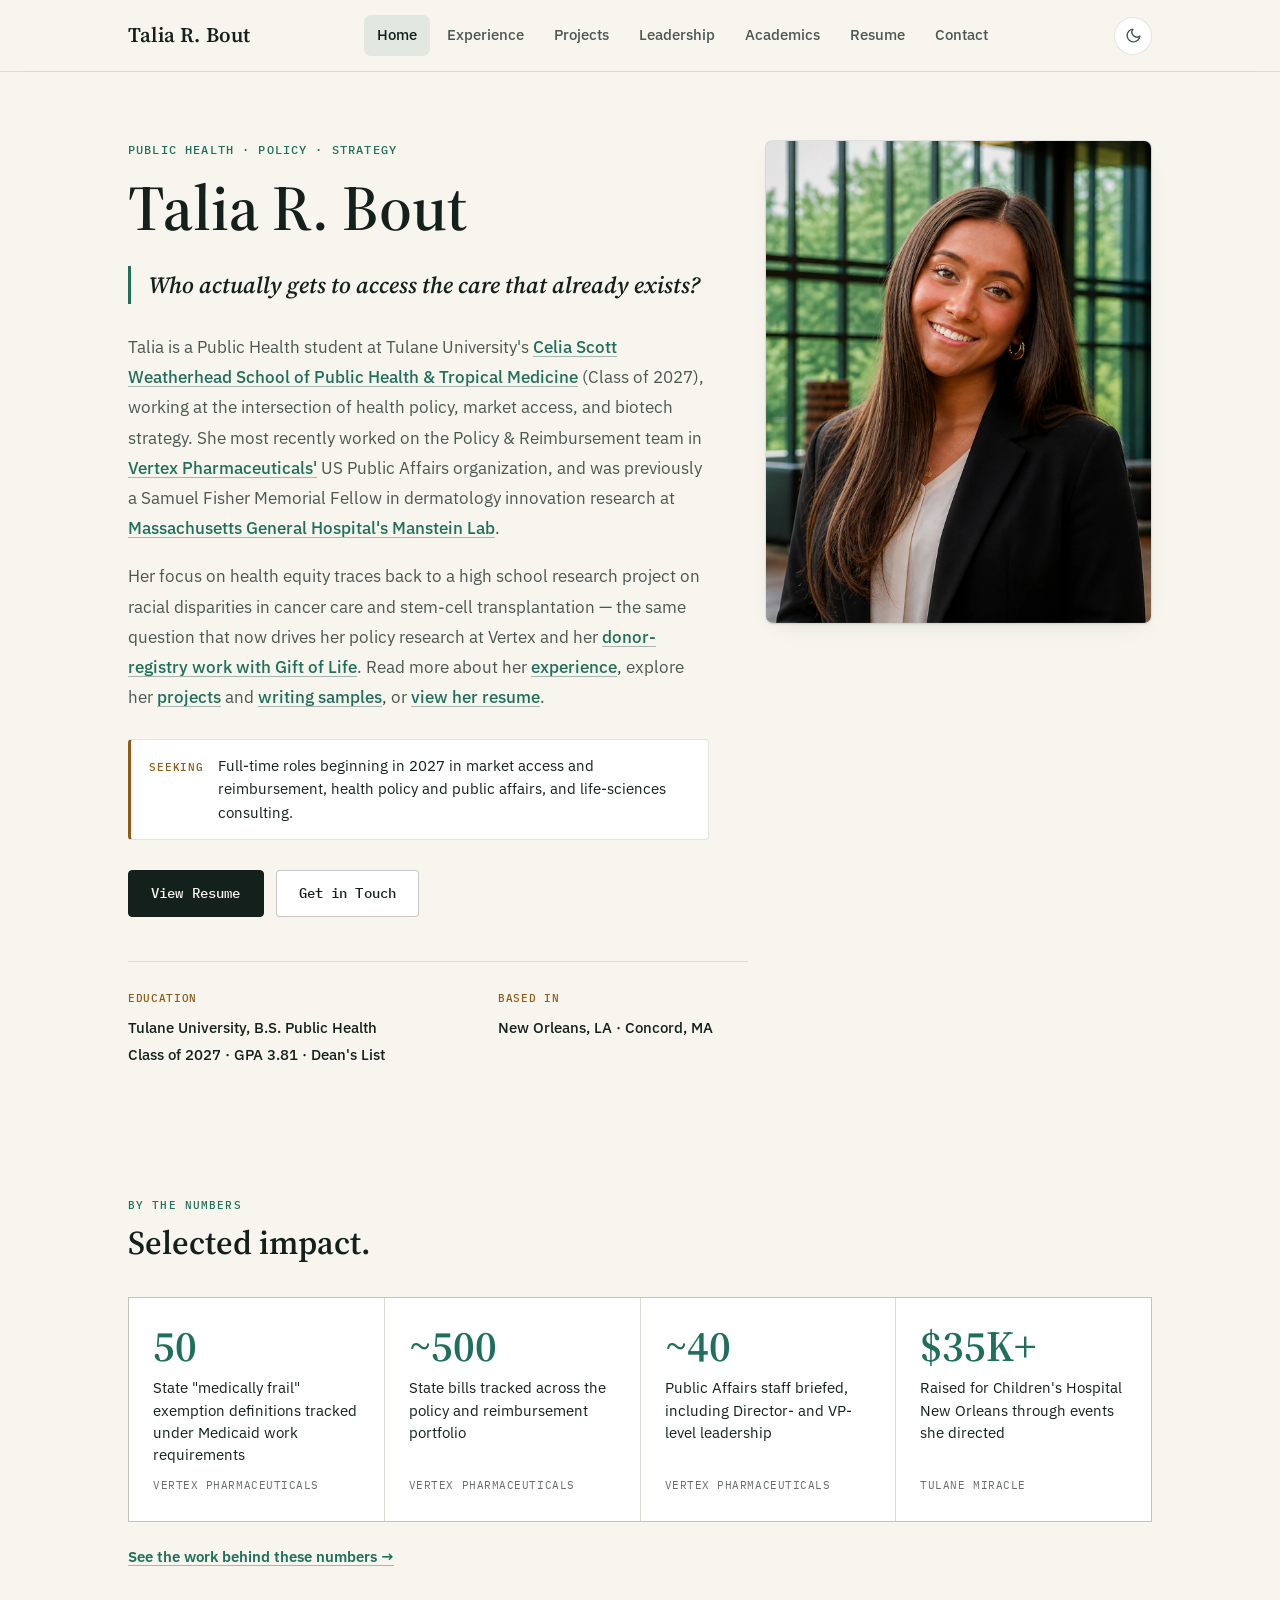
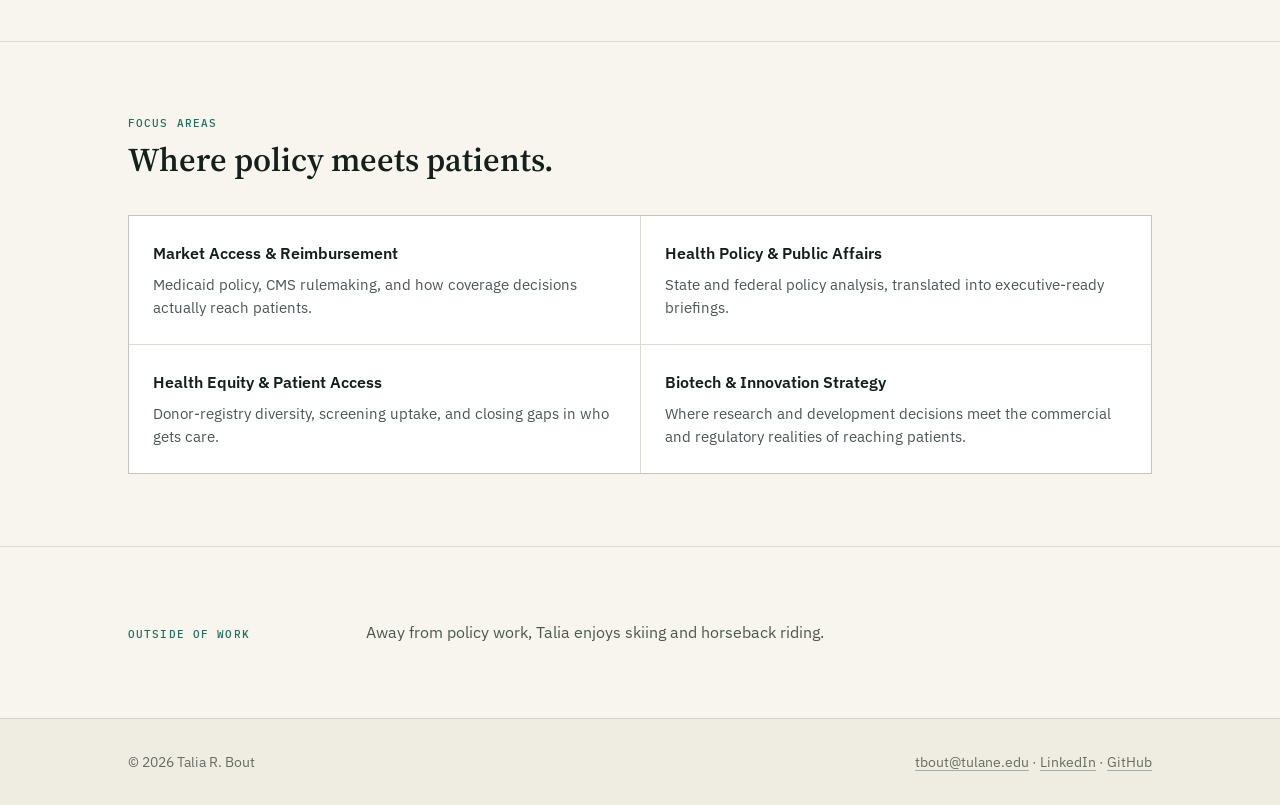
==== commit 344b9807: "Add impact numbers, roles sought, writing samples, and personal note Home gains a "Seeking" statemen" ====
--- a/index.html
+++ b/index.html
@@ -120,9 +120,14 @@
             policy research at Vertex and her <a href="experience.html#gift-of-life">donor-registry
             work with Gift of Life</a>. Read more about her
             <a href="experience.html">experience</a>, explore her
-            <a href="projects.html">projects</a>, or
+            <a href="projects.html">projects</a> and
+            <a href="projects.html#writing-samples">writing samples</a>, or
             <a href="resume.html">view her resume</a>.
           </p>
+        </div>
+        <div class="seeking">
+          <span class="seeking-label">Seeking</span>
+          <p>Full-time roles beginning in 2027 in market access and reimbursement, health policy and public affairs, and life-sciences consulting.</p>
         </div>
         <div class="home-actions">
           <a href="resume.html" class="btn btn-primary">View Resume</a>
@@ -153,8 +158,38 @@
 
   <section class="section">
     <div class="container">
+      <p class="section-label reveal">By the Numbers</p>
+      <h2 class="page-title section-title reveal">Selected impact.</h2>
+      <div class="stats-grid reveal">
+        <div class="stat">
+          <span class="stat-num">50</span>
+          <span class="stat-what">State "medically frail" exemption definitions tracked under Medicaid work requirements</span>
+          <span class="stat-src">Vertex Pharmaceuticals</span>
+        </div>
+        <div class="stat">
+          <span class="stat-num">~500</span>
+          <span class="stat-what">State bills tracked across the policy and reimbursement portfolio</span>
+          <span class="stat-src">Vertex Pharmaceuticals</span>
+        </div>
+        <div class="stat">
+          <span class="stat-num">~40</span>
+          <span class="stat-what">Public Affairs staff briefed, including Director- and VP-level leadership</span>
+          <span class="stat-src">Vertex Pharmaceuticals</span>
+        </div>
+        <div class="stat">
+          <span class="stat-num">$35K+</span>
+          <span class="stat-what">Raised for Children's Hospital New Orleans through events she directed</span>
+          <span class="stat-src">Tulane Miracle</span>
+        </div>
+      </div>
+      <p class="section-link reveal"><a href="experience.html">See the work behind these numbers &rarr;</a></p>
+    </div>
+  </section>
+
+  <section class="section">
+    <div class="container">
       <p class="section-label reveal">Focus Areas</p>
-      <h2 class="page-title" style="font-size: clamp(1.6rem, 2.6vw, 2.1rem); margin-bottom: 36px;">Where policy meets patients.</h2>
+      <h2 class="page-title section-title reveal">Where policy meets patients.</h2>
       <div class="pillars reveal">
         <div class="pillar">
           <h3>Market Access &amp; Reimbursement</h3>
@@ -172,6 +207,15 @@
           <h3>Biotech &amp; Innovation Strategy</h3>
           <p>Where research and development decisions meet the commercial and regulatory realities of reaching patients.</p>
         </div>
+      </div>
+    </div>
+  </section>
+
+  <section class="section">
+    <div class="container">
+      <div class="outside reveal">
+        <p class="section-label">Outside of Work</p>
+        <p class="outside-text">Away from policy work, Talia enjoys skiing and horseback riding.</p>
       </div>
     </div>
   </section>
--- a/css/style.css
+++ b/css/style.css
@@ -83,7 +83,12 @@
   line-height: 1.65;
   -webkit-font-smoothing: antialiased;
   transition: background 0.25s ease, color 0.25s ease;
-}
+  min-height: 100vh;
+  display: flex;
+  flex-direction: column;
+}
+
+main { flex: 1 0 auto; }
 
 img { max-width: 100%; display: block; }
 
@@ -190,6 +195,10 @@
 .theme-toggle .icon-sun { display: none; }
 :root[data-theme="dark"] .theme-toggle .icon-moon { display: none; }
 :root[data-theme="dark"] .theme-toggle .icon-sun { display: block; }
+@media (prefers-color-scheme: dark) {
+  :root:not([data-theme="light"]) .theme-toggle .icon-moon { display: none; }
+  :root:not([data-theme="light"]) .theme-toggle .icon-sun { display: block; }
+}
 
 .nav-toggle {
   display: none;
@@ -297,6 +306,84 @@
 .pillar p { color: var(--text-muted); font-size: 0.92rem; margin: 0; line-height: 1.55; }
 @media (max-width: 620px) { .pillars { grid-template-columns: 1fr; } }
 
+.section-title { font-size: clamp(1.6rem, 2.6vw, 2.1rem); margin-bottom: 36px; }
+
+.seeking {
+  display: flex;
+  gap: 14px;
+  align-items: baseline;
+  margin: 26px 0 0;
+  padding: 14px 18px;
+  border: 1px solid var(--border);
+  border-left: 3px solid var(--accent);
+  border-radius: 4px;
+  background: var(--surface);
+}
+.seeking-label {
+  flex-shrink: 0;
+  font-family: var(--font-mono);
+  font-size: 0.68rem;
+  font-weight: 500;
+  letter-spacing: 0.08em;
+  text-transform: uppercase;
+  color: var(--accent);
+}
+.seeking p { margin: 0; color: var(--text); font-size: 0.96rem; line-height: 1.55; }
+
+.stats-grid {
+  display: grid;
+  grid-template-columns: repeat(4, 1fr);
+  gap: 1px;
+  background: var(--border);
+  border: 1px solid var(--border);
+}
+.stat { background: var(--surface); padding: 26px 24px; display: flex; flex-direction: column; gap: 10px; }
+.stat-num {
+  font-family: var(--font-serif);
+  font-size: clamp(2.1rem, 3.4vw, 2.7rem);
+  font-weight: 600;
+  line-height: 1;
+  color: var(--link);
+  font-variant-numeric: tabular-nums;
+}
+.stat-what { color: var(--text); font-size: 0.93rem; line-height: 1.5; }
+.stat-src {
+  margin-top: auto;
+  font-family: var(--font-mono);
+  font-size: 0.68rem;
+  letter-spacing: 0.05em;
+  text-transform: uppercase;
+  color: var(--text-faint);
+}
+.section-link { margin: 22px 0 0; font-weight: 600; font-size: 0.95rem; }
+
+.outside {
+  display: grid;
+  grid-template-columns: 220px 1fr;
+  gap: 18px;
+  align-items: baseline;
+  max-width: 760px;
+}
+.outside .section-label { margin: 0; }
+.outside-text { margin: 0; color: var(--text-muted); font-size: 1.02rem; }
+
+.doc-meta {
+  display: flex;
+  flex-wrap: wrap;
+  gap: 6px 14px;
+  font-family: var(--font-mono);
+  font-size: 0.72rem;
+  color: var(--text-faint);
+}
+
+@media (max-width: 900px) {
+  .stats-grid { grid-template-columns: repeat(2, 1fr); }
+}
+@media (max-width: 620px) {
+  .outside { grid-template-columns: 1fr; gap: 8px; }
+  .seeking { flex-direction: column; gap: 6px; }
+}
+
 .photo-frame {
   position: relative;
   border-radius: 8px;
@@ -319,7 +406,7 @@
   border-top: 1px solid var(--border);
   padding-top: 28px;
 }
-.quick-facts-row-2 { grid-template-columns: repeat(2, 1fr); max-width: 460px; }
+.quick-facts-row-2 { grid-template-columns: 1.4fr 1fr; max-width: 620px; }
 .qf-label {
   display: block;
   font-family: var(--font-mono);
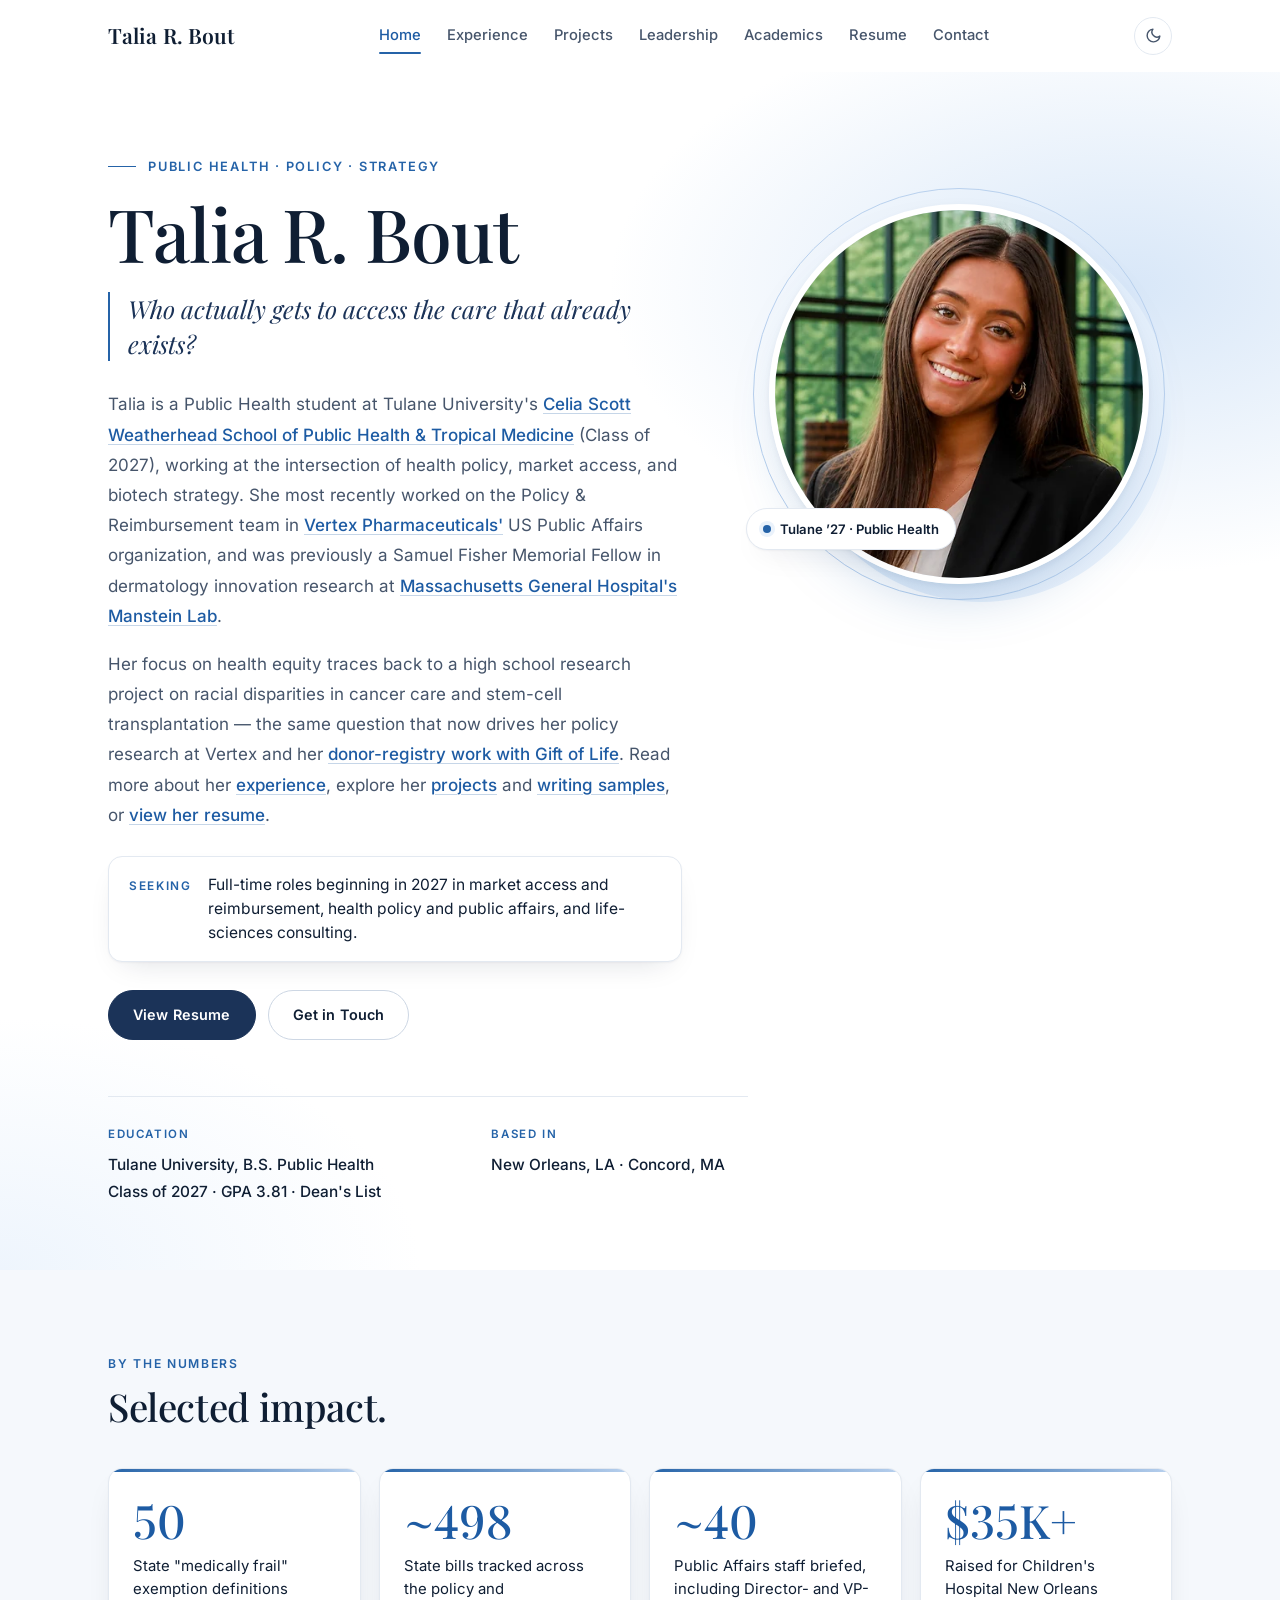
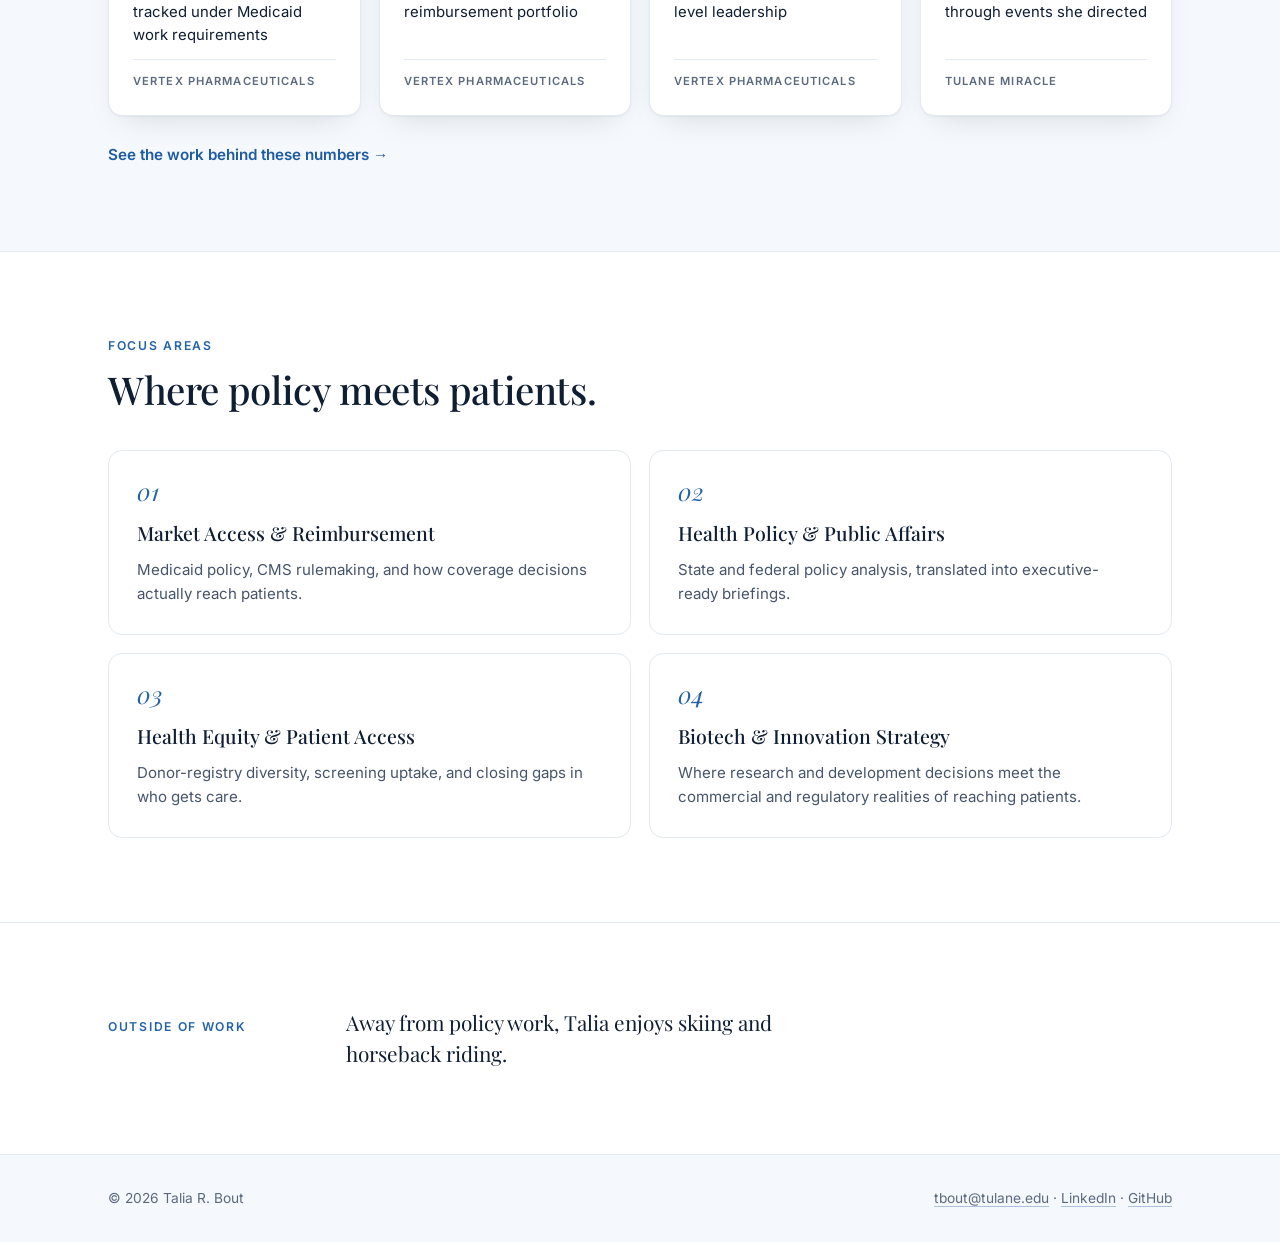
==== commit 64244e91: "Redesign in white and light blue with magazine typography and circular portrait Address Round 1 feed" ====
--- a/index.html
+++ b/index.html
@@ -5,22 +5,21 @@
 <meta name="viewport" content="width=device-width, initial-scale=1.0" />
 <title>Talia Bout — Health Policy, Market Access &amp; Biotech Strategy</title>
 <meta name="description" content="Talia R. Bout — Public Health student at Tulane University focused on healthcare policy, market access, and biotech/pharma strategy." />
-<link rel="icon" href="data:image/svg+xml,<svg xmlns=%22http://www.w3.org/2000/svg%22 viewBox=%220 0 100 100%22><rect width=%22100%22 height=%22100%22 rx=%2220%22 fill=%22%231f6f5c%22/><text x=%2250%22 y=%2266%22 font-size=%2252%22 text-anchor=%22middle%22 fill=%22%23f7f5ee%22 font-family=%22Georgia,serif%22>T</text></svg>" />
-<link rel="preconnect" href="https://fonts.googleapis.com" />
-<link rel="preconnect" href="https://fonts.gstatic.com" crossorigin />
-<link href="https://fonts.googleapis.com/css2?family=Source+Serif+4:ital,wght@0,400;0,600;0,700;1,400;1,600&family=IBM+Plex+Sans:wght@400;500;600;700&family=IBM+Plex+Mono:wght@400;500;600&display=swap" rel="stylesheet" />
+<link rel="icon" href="data:image/svg+xml,<svg xmlns=%22http://www.w3.org/2000/svg%22 viewBox=%220 0 100 100%22><rect width=%22100%22 height=%22100%22 rx=%2220%22 fill=%22%231b3358%22/><text x=%2250%22 y=%2266%22 font-size=%2252%22 text-anchor=%22middle%22 fill=%22%23ffffff%22 font-family=%22Georgia,serif%22>T</text></svg>" />
+<link rel="preload" href="assets/fonts/playfair-display-var.woff2" as="font" type="font/woff2" crossorigin />
+<link rel="preload" href="assets/fonts/inter-var.woff2" as="font" type="font/woff2" crossorigin />
 <!-- meta:start -->
-<meta name="theme-color" content="#f7f5ee" media="(prefers-color-scheme: light)" />
-<meta name="theme-color" content="#0d1210" media="(prefers-color-scheme: dark)" />
+<meta name="theme-color" content="#ffffff" media="(prefers-color-scheme: light)" />
+<meta name="theme-color" content="#0b1220" media="(prefers-color-scheme: dark)" />
 <meta name="author" content="Talia R. Bout" />
-<link rel="canonical" href="https://taliabout.github.io/Talia-Bout-Personal-Portfolio-/" />
+<link rel="canonical" href="https://taliabout.com/" />
 <link rel="apple-touch-icon" href="assets/img/apple-touch-icon.png" />
 <meta property="og:type" content="website" />
 <meta property="og:site_name" content="Talia Bout" />
 <meta property="og:title" content="Talia Bout — Health Policy, Market Access &amp; Biotech Strategy" />
 <meta property="og:description" content="Talia R. Bout — Public Health student at Tulane University focused on healthcare policy, market access, and biotech/pharma strategy." />
-<meta property="og:url" content="https://taliabout.github.io/Talia-Bout-Personal-Portfolio-/" />
-<meta property="og:image" content="https://taliabout.github.io/Talia-Bout-Personal-Portfolio-/assets/img/og-card.jpg" />
+<meta property="og:url" content="https://taliabout.com/" />
+<meta property="og:image" content="https://taliabout.com/assets/img/og-card.jpg" />
 <meta property="og:image:width" content="1200" />
 <meta property="og:image:height" content="630" />
 <meta property="og:image:alt" content="Talia R. Bout — Public Health, Policy, Strategy" />
@@ -31,8 +30,8 @@
   "@context": "https://schema.org",
   "@type": "Person",
   "name": "Talia R. Bout",
-  "url": "https://taliabout.github.io/Talia-Bout-Personal-Portfolio-/",
-  "image": "https://taliabout.github.io/Talia-Bout-Personal-Portfolio-/assets/img/og-card.jpg",
+  "url": "https://taliabout.com/",
+  "image": "https://taliabout.com/assets/img/talia-portrait-800.webp",
   "email": "mailto:tbout@tulane.edu",
   "jobTitle": "Public Health Student",
   "affiliation": {
@@ -53,9 +52,11 @@
   ]
 }
 </script>
+<link rel="preload" as="image" href="assets/img/talia-portrait-800.webp" imagesrcset="assets/img/talia-portrait-440.webp 440w, assets/img/talia-portrait-800.webp 800w" imagesizes="(max-width: 900px) 240px, 380px" fetchpriority="high" />
 <link rel="stylesheet" href="css/style.css" />
 <script>
   (function () {
+    document.documentElement.classList.add("js");
     try {
       var t = localStorage.getItem("talia-theme");
       if (t === "dark" || t === "light") document.documentElement.setAttribute("data-theme", t);
@@ -95,7 +96,7 @@
 
   <section class="home-hero">
     <div class="container home-hero-grid">
-      <div class="reveal">
+      <div class="hero-copy reveal">
         <p class="eyebrow">Public Health &middot; Policy &middot; Strategy</p>
         <h1 class="home-title">Talia R. Bout</h1>
         <blockquote class="quote">Who actually gets to access the care that already exists?</blockquote>
@@ -135,10 +136,14 @@
         </div>
       </div>
 
-      <div class="reveal">
-        <div class="photo-frame">
-          <img src="assets/img/talia-headshot.webp" alt="Portrait of Talia R. Bout" width="1610" height="1402" fetchpriority="high" />
-        </div>
+      <div class="hero-media reveal">
+        <figure class="portrait">
+          <img src="assets/img/talia-portrait-800.webp"
+               srcset="assets/img/talia-portrait-440.webp 440w, assets/img/talia-portrait-800.webp 800w"
+               sizes="(max-width: 900px) 240px, 380px"
+               width="800" height="800" alt="Portrait of Talia R. Bout" fetchpriority="high" decoding="async" />
+          <figcaption class="portrait-badge">Tulane &rsquo;27 &middot; Public Health</figcaption>
+        </figure>
       </div>
     </div>
 
@@ -156,28 +161,28 @@
     </div>
   </section>
 
-  <section class="section">
+  <section class="section section-alt">
     <div class="container">
       <p class="section-label reveal">By the Numbers</p>
       <h2 class="page-title section-title reveal">Selected impact.</h2>
       <div class="stats-grid reveal">
         <div class="stat">
-          <span class="stat-num">50</span>
+          <span class="stat-num" data-count>50</span>
           <span class="stat-what">State "medically frail" exemption definitions tracked under Medicaid work requirements</span>
           <span class="stat-src">Vertex Pharmaceuticals</span>
         </div>
         <div class="stat">
-          <span class="stat-num">~500</span>
+          <span class="stat-num" data-count>~500</span>
           <span class="stat-what">State bills tracked across the policy and reimbursement portfolio</span>
           <span class="stat-src">Vertex Pharmaceuticals</span>
         </div>
         <div class="stat">
-          <span class="stat-num">~40</span>
+          <span class="stat-num" data-count>~40</span>
           <span class="stat-what">Public Affairs staff briefed, including Director- and VP-level leadership</span>
           <span class="stat-src">Vertex Pharmaceuticals</span>
         </div>
         <div class="stat">
-          <span class="stat-num">$35K+</span>
+          <span class="stat-num" data-count>$35K+</span>
           <span class="stat-what">Raised for Children's Hospital New Orleans through events she directed</span>
           <span class="stat-src">Tulane Miracle</span>
         </div>
@@ -192,18 +197,22 @@
       <h2 class="page-title section-title reveal">Where policy meets patients.</h2>
       <div class="pillars reveal">
         <div class="pillar">
+          <span class="pillar-num" aria-hidden="true">01</span>
           <h3>Market Access &amp; Reimbursement</h3>
           <p>Medicaid policy, CMS rulemaking, and how coverage decisions actually reach patients.</p>
         </div>
         <div class="pillar">
+          <span class="pillar-num" aria-hidden="true">02</span>
           <h3>Health Policy &amp; Public Affairs</h3>
           <p>State and federal policy analysis, translated into executive-ready briefings.</p>
         </div>
         <div class="pillar">
+          <span class="pillar-num" aria-hidden="true">03</span>
           <h3>Health Equity &amp; Patient Access</h3>
           <p>Donor-registry diversity, screening uptake, and closing gaps in who gets care.</p>
         </div>
         <div class="pillar">
+          <span class="pillar-num" aria-hidden="true">04</span>
           <h3>Biotech &amp; Innovation Strategy</h3>
           <p>Where research and development decisions meet the commercial and regulatory realities of reaching patients.</p>
         </div>
--- a/css/style.css
+++ b/css/style.css
@@ -1,77 +1,124 @@
 /* ---------------------------------------------------
    Talia R. Bout — Personal Site
-   Editorial / consulting-style design system
+   Clean editorial design system: white, light blue, grey
    --------------------------------------------------- */
 
+/* ---------- Self-hosted fonts (SIL Open Font License) ---------- */
+
+@font-face {
+  font-family: "Playfair Display";
+  src: url("../assets/fonts/playfair-display-var.woff2") format("woff2");
+  font-weight: 400 900;
+  font-style: normal;
+  font-display: swap;
+}
+@font-face {
+  font-family: "Playfair Display";
+  src: url("../assets/fonts/playfair-display-var-italic.woff2") format("woff2");
+  font-weight: 400 900;
+  font-style: italic;
+  font-display: swap;
+}
+@font-face {
+  font-family: "Inter";
+  src: url("../assets/fonts/inter-var.woff2") format("woff2");
+  font-weight: 100 900;
+  font-style: normal;
+  font-display: swap;
+}
+
+/* ---------- Design tokens ---------- */
+
 :root {
-  --bg: #f7f5ee;
-  --bg-alt: #efece1;
+  --bg: #ffffff;
+  --bg-alt: #f5f8fc;
   --surface: #ffffff;
-  --text: #14201b;
-  --text-muted: #4b5751;
-  --text-faint: #656d66;
-  --border: rgba(20, 32, 27, 0.12);
-  --border-strong: rgba(20, 32, 27, 0.24);
-  --link: #1f6f5c;
-  --link-hover: #17513f;
-  --navy: #24344f;
-  --accent: #8f5a15;
-  --accent-soft: rgba(143, 90, 21, 0.12);
-  --badge-bg: rgba(31, 111, 92, 0.1);
-  --shadow: 0 1px 2px rgba(20, 32, 27, 0.05), 0 8px 24px -12px rgba(20, 32, 27, 0.14);
-  --font-serif: "Source Serif 4", Georgia, "Times New Roman", serif;
-  --font-sans: "IBM Plex Sans", -apple-system, BlinkMacSystemFont, "Segoe UI", sans-serif;
-  --font-mono: "IBM Plex Mono", ui-monospace, "SFMono-Regular", Menlo, monospace;
+  --text: #0f1e33;
+  --text-muted: #46556b;
+  --text-faint: #5b6a7f;
+  --border: #e3e9f1;
+  --border-strong: #cdd7e4;
+  --link: #1d5ba3;
+  --link-hover: #154782;
+  --navy: #1b3358;
+  --accent: #2563a8;
+  --accent-soft: #eaf2fb;
+  --badge-bg: #e8f1fb;
+  --sky: #d8e7f8;
+  --sky-2: #eef5fd;
+  --ring: #b9d1ee;
+  --header-bg: rgba(255, 255, 255, 0.86);
+  --shadow: 0 1px 2px rgba(15, 30, 51, 0.04), 0 12px 32px -16px rgba(15, 30, 51, 0.18);
+  --shadow-lg: 0 2px 6px rgba(15, 30, 51, 0.05), 0 30px 60px -28px rgba(29, 91, 163, 0.35);
+  --font-serif: "Playfair Display", "Iowan Old Style", Georgia, "Times New Roman", serif;
+  --font-sans: "Inter", -apple-system, BlinkMacSystemFont, "Segoe UI", Roboto, sans-serif;
+  --radius: 14px;
   --header-h: 72px;
   --max-w: 880px;
   color-scheme: light;
 }
 
 :root[data-theme="dark"] {
-  --bg: #0d1210;
-  --bg-alt: #141a17;
-  --surface: #182019;
-  --text: #ede8e0;
-  --text-muted: #adb6ad;
-  --text-faint: #8a938b;
-  --border: rgba(237, 232, 224, 0.1);
-  --border-strong: rgba(237, 232, 224, 0.2);
-  --link: #57b79a;
-  --link-hover: #7fcbb2;
-  --navy: #93a8d6;
-  --accent: #e0a94e;
-  --accent-soft: rgba(224, 169, 78, 0.14);
-  --badge-bg: rgba(87, 183, 154, 0.14);
-  --shadow: 0 1px 2px rgba(0, 0, 0, 0.25), 0 8px 28px -12px rgba(0, 0, 0, 0.55);
+  --bg: #0b1220;
+  --bg-alt: #0f192b;
+  --surface: #132036;
+  --text: #e8eef7;
+  --text-muted: #b0bdcf;
+  --text-faint: #8d9cb2;
+  --border: rgba(232, 238, 247, 0.09);
+  --border-strong: rgba(232, 238, 247, 0.18);
+  --link: #8dbdf2;
+  --link-hover: #b5d4f7;
+  --navy: #c3d4ec;
+  --accent: #9cc4f0;
+  --accent-soft: rgba(141, 189, 242, 0.12);
+  --badge-bg: rgba(141, 189, 242, 0.12);
+  --sky: #1a2c49;
+  --sky-2: #12223a;
+  --ring: rgba(141, 189, 242, 0.3);
+  --header-bg: rgba(11, 18, 32, 0.84);
+  --shadow: 0 1px 2px rgba(0, 0, 0, 0.25), 0 12px 32px -16px rgba(0, 0, 0, 0.6);
+  --shadow-lg: 0 2px 6px rgba(0, 0, 0, 0.3), 0 30px 60px -28px rgba(0, 0, 0, 0.7);
   color-scheme: dark;
 }
 
 @media (prefers-color-scheme: dark) {
   :root:not([data-theme="light"]) {
-    --bg: #0d1210;
-    --bg-alt: #141a17;
-    --surface: #182019;
-    --text: #ede8e0;
-    --text-muted: #adb6ad;
-    --text-faint: #8a938b;
-    --border: rgba(237, 232, 224, 0.1);
-    --border-strong: rgba(237, 232, 224, 0.2);
-    --link: #57b79a;
-    --link-hover: #7fcbb2;
-    --navy: #93a8d6;
-    --accent: #e0a94e;
-    --accent-soft: rgba(224, 169, 78, 0.14);
-    --badge-bg: rgba(87, 183, 154, 0.14);
-    --shadow: 0 1px 2px rgba(0, 0, 0, 0.2), 0 8px 28px -12px rgba(0, 0, 0, 0.5);
+    --bg: #0b1220;
+    --bg-alt: #0f192b;
+    --surface: #132036;
+    --text: #e8eef7;
+    --text-muted: #b0bdcf;
+    --text-faint: #8d9cb2;
+    --border: rgba(232, 238, 247, 0.09);
+    --border-strong: rgba(232, 238, 247, 0.18);
+    --link: #8dbdf2;
+    --link-hover: #b5d4f7;
+    --navy: #c3d4ec;
+    --accent: #9cc4f0;
+    --accent-soft: rgba(141, 189, 242, 0.12);
+    --badge-bg: rgba(141, 189, 242, 0.12);
+    --sky: #1a2c49;
+    --sky-2: #12223a;
+    --ring: rgba(141, 189, 242, 0.3);
+    --header-bg: rgba(11, 18, 32, 0.84);
+    --shadow: 0 1px 2px rgba(0, 0, 0, 0.25), 0 12px 32px -16px rgba(0, 0, 0, 0.6);
+    --shadow-lg: 0 2px 6px rgba(0, 0, 0, 0.3), 0 30px 60px -28px rgba(0, 0, 0, 0.7);
     color-scheme: dark;
   }
 }
+
+/* Smooth cross-page fades in browsers that support view transitions */
+@view-transition { navigation: auto; }
+
+/* ---------- Base ---------- */
 
 * { box-sizing: border-box; }
 
 html {
   scroll-behavior: smooth;
   scroll-padding-top: calc(var(--header-h) + 20px);
+  -webkit-text-size-adjust: 100%;
 }
 
 body {
@@ -80,8 +127,9 @@
   color: var(--text);
   font-family: var(--font-sans);
   font-size: 16.5px;
-  line-height: 1.65;
+  line-height: 1.68;
   -webkit-font-smoothing: antialiased;
+  text-rendering: optimizeLegibility;
   transition: background 0.25s ease, color 0.25s ease;
   min-height: 100vh;
   display: flex;
@@ -92,20 +140,39 @@
 
 img { max-width: 100%; display: block; }
 
-a { color: var(--link); text-decoration-color: rgba(16, 59, 74, 0.35); text-underline-offset: 3px; }
-:root[data-theme="dark"] a { text-decoration-color: rgba(143, 196, 201, 0.4); }
-a:hover { color: var(--link-hover); }
+::selection { background: var(--sky); color: var(--text); }
+
+a {
+  color: var(--link);
+  text-decoration-line: underline;
+  text-decoration-color: color-mix(in srgb, var(--link) 35%, transparent);
+  text-decoration-thickness: 1px;
+  text-underline-offset: 3px;
+  transition: color 0.15s ease, text-decoration-color 0.15s ease;
+}
+a:hover { color: var(--link-hover); text-decoration-color: currentColor; }
+
+:focus-visible {
+  outline: 2px solid var(--accent);
+  outline-offset: 3px;
+  border-radius: 4px;
+}
+
+h1, h2, h3 { text-wrap: balance; }
+p { text-wrap: pretty; }
 
 .container {
   width: 100%;
-  max-width: 1080px;
+  max-width: 1120px;
   margin: 0 auto;
   padding: 0 28px;
 }
 
 .prose { max-width: var(--max-w); }
+.stack > * { max-width: 760px; }
+.stack > .case-study:first-child { padding-top: 0; }
 .prose p { color: var(--text-muted); margin: 0 0 18px; font-size: 1.03rem; }
-.prose a { font-weight: 500; }
+.prose a { font-weight: 500; text-decoration-color: color-mix(in srgb, var(--link) 25%, transparent); }
 
 .skip-link {
   position: absolute;
@@ -119,6 +186,61 @@
 }
 .skip-link:focus { left: 0; }
 
+/* Shared small-caps label style (eyebrows, kickers, section labels) */
+.eyebrow,
+.page-kicker,
+.section-label,
+.qf-label,
+.seeking-label,
+.stat-src,
+.cc-label,
+.metric-note {
+  font-family: var(--font-sans);
+  text-transform: uppercase;
+  letter-spacing: 0.14em;
+  font-weight: 600;
+}
+
+/* ---------- Scroll progress + back to top (injected by script.js) ---------- */
+
+.scroll-progress {
+  position: fixed;
+  top: 0;
+  left: 0;
+  right: 0;
+  height: 2px;
+  z-index: 600;
+  background: linear-gradient(90deg, var(--accent), var(--link));
+  transform-origin: 0 50%;
+  transform: scaleX(var(--progress, 0));
+  pointer-events: none;
+}
+
+.to-top {
+  position: fixed;
+  right: 22px;
+  bottom: 22px;
+  z-index: 400;
+  width: 44px;
+  height: 44px;
+  border-radius: 50%;
+  border: 1px solid var(--border-strong);
+  background: var(--surface);
+  color: var(--text);
+  box-shadow: var(--shadow);
+  display: flex;
+  align-items: center;
+  justify-content: center;
+  cursor: pointer;
+  opacity: 0;
+  transform: translateY(10px);
+  pointer-events: none;
+  transition: opacity 0.2s ease, transform 0.2s ease, border-color 0.15s ease;
+}
+.to-top.show { opacity: 1; transform: translateY(0); pointer-events: auto; }
+.to-top:hover { border-color: var(--accent); color: var(--accent); }
+.to-top svg { width: 18px; height: 18px; }
+
 /* ---------- Header / Nav ---------- */
 
 .site-header {
@@ -128,10 +250,15 @@
   height: var(--header-h);
   display: flex;
   align-items: center;
-  background: color-mix(in srgb, var(--bg) 88%, transparent);
-  backdrop-filter: blur(10px) saturate(140%);
-  -webkit-backdrop-filter: blur(10px) saturate(140%);
-  border-bottom: 1px solid var(--border);
+  background: var(--header-bg);
+  backdrop-filter: blur(14px) saturate(160%);
+  -webkit-backdrop-filter: blur(14px) saturate(160%);
+  border-bottom: 1px solid transparent;
+  transition: border-color 0.2s ease, box-shadow 0.2s ease;
+}
+.site-header.scrolled {
+  border-bottom-color: var(--border);
+  box-shadow: 0 6px 24px -18px rgba(15, 30, 51, 0.35);
 }
 
 .header-inner {
@@ -144,10 +271,10 @@
 .brand {
   font-family: var(--font-serif);
   font-weight: 600;
-  font-size: 1.3rem;
+  font-size: 1.32rem;
   color: var(--text);
   text-decoration: none;
-  letter-spacing: 0.01em;
+  letter-spacing: 0.005em;
   white-space: nowrap;
 }
 .brand:hover { color: var(--text); opacity: 0.75; }
@@ -155,23 +282,31 @@
 .main-nav {
   display: flex;
   align-items: center;
-  gap: 4px;
+  gap: 2px;
   flex-wrap: wrap;
 }
 .main-nav a {
+  position: relative;
   color: var(--text-muted);
   text-decoration: none;
-  font-size: 0.93rem;
-  font-weight: 500;
-  padding: 8px 13px;
-  border-radius: 7px;
+  font-size: 0.92rem;
+  font-weight: 500;
+  padding: 8px 12px;
+  border-radius: 8px;
   transition: color 0.15s ease, background 0.15s ease;
   white-space: nowrap;
 }
 .main-nav a:hover { color: var(--text); background: var(--bg-alt); }
-.main-nav a[aria-current="page"] {
-  color: var(--text);
-  background: var(--badge-bg);
+.main-nav a[aria-current="page"] { color: var(--link); }
+.main-nav a[aria-current="page"]::after {
+  content: "";
+  position: absolute;
+  left: 12px;
+  right: 12px;
+  bottom: 2px;
+  height: 2px;
+  border-radius: 2px;
+  background: var(--accent);
 }
 
 .header-actions { display: flex; align-items: center; gap: 6px; }
@@ -207,6 +342,7 @@
   gap: 5px;
   width: 38px;
   height: 38px;
+  padding: 0 8px;
   background: none;
   border: none;
   cursor: pointer;
@@ -226,30 +362,30 @@
 /* ---------- Page header (non-home pages) ---------- */
 
 .page-hero {
-  padding: 64px 0 40px;
+  position: relative;
+  padding: 76px 0 52px;
   border-bottom: 1px solid var(--border);
-  background: var(--bg-alt);
+  background:
+    radial-gradient(900px 320px at 85% -10%, var(--sky) 0%, transparent 70%),
+    linear-gradient(180deg, var(--bg-alt), var(--bg));
 }
 .page-kicker {
-  font-family: var(--font-mono);
-  text-transform: uppercase;
-  letter-spacing: 0.1em;
-  font-size: 0.72rem;
-  font-weight: 500;
-  color: var(--link);
-  margin: 0 0 12px;
+  font-size: 0.78rem;
+  color: var(--accent);
+  margin: 0 0 14px;
 }
 .page-title {
   font-family: var(--font-serif);
-  font-weight: 600;
-  font-size: clamp(2.1rem, 4.2vw, 3rem);
-  line-height: 1.1;
+  font-weight: 500;
+  font-size: clamp(2.2rem, 4.4vw, 3.3rem);
+  line-height: 1.08;
+  letter-spacing: -0.01em;
   margin: 0 0 18px;
   color: var(--text);
 }
 .page-intro {
   color: var(--text-muted);
-  font-size: 1.08rem;
+  font-size: 1.1rem;
   max-width: 720px;
   line-height: 1.7;
   margin: 0;
@@ -257,105 +393,246 @@
 
 /* ---------- Home hero ---------- */
 
-.home-hero { padding: 68px 0 56px; }
+.home-hero {
+  position: relative;
+  padding: 76px 0 64px;
+  background:
+    radial-gradient(760px 420px at 88% 18%, var(--sky) 0%, transparent 68%),
+    radial-gradient(600px 360px at 0% 100%, var(--sky-2) 0%, transparent 70%);
+}
 .home-hero-grid {
   display: grid;
-  grid-template-columns: 1.5fr 1fr;
-  gap: 56px;
+  grid-template-columns: 1.35fr 1fr;
+  gap: 64px;
   align-items: start;
 }
+.hero-media { padding-top: 56px; }
 .eyebrow {
-  font-family: var(--font-mono);
-  text-transform: uppercase;
-  letter-spacing: 0.1em;
-  font-size: 0.72rem;
-  font-weight: 500;
-  color: var(--link);
-  margin: 0 0 16px;
+  display: inline-flex;
+  align-items: center;
+  gap: 12px;
+  font-size: 0.8rem;
+  color: var(--accent);
+  margin: 0 0 18px;
+}
+.eyebrow::before {
+  content: "";
+  width: 28px;
+  height: 1.5px;
+  background: currentColor;
 }
 .home-title {
   font-family: var(--font-serif);
-  font-weight: 600;
-  font-size: clamp(2.6rem, 5.4vw, 4rem);
-  line-height: 1.04;
-  margin: 0 0 24px;
-  color: var(--text);
-}
-.home-hero .prose p { font-size: 1.08rem; line-height: 1.75; }
+  font-weight: 500;
+  font-size: clamp(2.9rem, 6vw, 4.6rem);
+  line-height: 1.02;
+  letter-spacing: -0.015em;
+  margin: 0 0 22px;
+  color: var(--text);
+}
+.home-hero .prose p { font-size: 1.06rem; line-height: 1.78; }
 
 .quote {
-  margin: 22px 0 28px;
+  margin: 0 0 28px;
   padding-left: 18px;
-  border-left: 3px solid var(--link);
+  border-left: 2px solid var(--accent);
   font-family: var(--font-serif);
   font-style: italic;
+  font-weight: 400;
+  font-size: clamp(1.2rem, 1rem + 0.7vw, 1.55rem);
+  line-height: 1.4;
+  color: var(--navy);
+}
+
+/* Circular portrait with layered halo */
+.portrait {
+  position: relative;
+  isolation: isolate;
+  width: min(100%, 380px);
+  aspect-ratio: 1 / 1;
+  margin: 0 auto;
+}
+.portrait::before {
+  content: "";
+  position: absolute;
+  inset: 0;
+  border-radius: 50%;
+  background: linear-gradient(140deg, var(--sky), var(--sky-2));
+  transform: translate(22px, 18px);
+  z-index: -2;
+}
+.portrait::after {
+  content: "";
+  position: absolute;
+  inset: -16px;
+  border-radius: 50%;
+  border: 1px solid var(--ring);
+  z-index: -1;
+}
+.portrait img {
+  width: 100%;
+  height: 100%;
+  object-fit: cover;
+  border-radius: 50%;
+  border: 6px solid var(--surface);
+  box-shadow: var(--shadow-lg);
+}
+.portrait-badge {
+  position: absolute;
+  left: -6%;
+  bottom: 9%;
+  display: inline-flex;
+  align-items: center;
+  gap: 9px;
+  padding: 9px 16px;
+  border-radius: 999px;
+  background: var(--surface);
+  border: 1px solid var(--border);
+  box-shadow: var(--shadow);
+  font-size: 0.82rem;
   font-weight: 600;
-  font-size: clamp(1.15rem, 1rem + 0.6vw, 1.45rem);
-  color: var(--text);
-}
-
-.pillars {
-  display: grid;
-  grid-template-columns: repeat(2, 1fr);
-  gap: 1px;
-  background: var(--border);
-  border: 1px solid var(--border);
-}
-.pillar { background: var(--surface); padding: 24px; display: flex; flex-direction: column; gap: 8px; }
-.pillar h3 { font-size: 1rem; font-weight: 600; color: var(--text); margin: 0; }
-.pillar p { color: var(--text-muted); font-size: 0.92rem; margin: 0; line-height: 1.55; }
-@media (max-width: 620px) { .pillars { grid-template-columns: 1fr; } }
-
-.section-title { font-size: clamp(1.6rem, 2.6vw, 2.1rem); margin-bottom: 36px; }
+  color: var(--text);
+  white-space: nowrap;
+}
+.portrait-badge::before {
+  content: "";
+  width: 8px;
+  height: 8px;
+  border-radius: 50%;
+  background: var(--accent);
+  box-shadow: 0 0 0 4px var(--accent-soft);
+}
 
 .seeking {
   display: flex;
-  gap: 14px;
+  gap: 16px;
   align-items: baseline;
   margin: 26px 0 0;
-  padding: 14px 18px;
-  border: 1px solid var(--border);
-  border-left: 3px solid var(--accent);
-  border-radius: 4px;
+  padding: 16px 20px;
+  border: 1px solid var(--border);
+  border-radius: var(--radius);
   background: var(--surface);
+  box-shadow: var(--shadow);
 }
 .seeking-label {
   flex-shrink: 0;
-  font-family: var(--font-mono);
-  font-size: 0.68rem;
-  font-weight: 500;
-  letter-spacing: 0.08em;
-  text-transform: uppercase;
+  font-size: 0.74rem;
   color: var(--accent);
 }
-.seeking p { margin: 0; color: var(--text); font-size: 0.96rem; line-height: 1.55; }
+.seeking p { margin: 0; color: var(--text); font-size: 0.97rem; line-height: 1.55; }
+
+.home-actions {
+  display: flex;
+  flex-wrap: wrap;
+  gap: 12px;
+  margin: 28px 0 0;
+}
+
+.quick-facts-row {
+  margin-top: 56px;
+  display: grid;
+  gap: 24px;
+  border-top: 1px solid var(--border);
+  padding-top: 28px;
+}
+.quick-facts-row-2 { grid-template-columns: 1.4fr 1fr; max-width: 640px; }
+.qf-label {
+  display: block;
+  font-size: 0.72rem;
+  color: var(--accent);
+  margin-bottom: 6px;
+}
+.qf-value { color: var(--text); font-size: 0.96rem; font-weight: 500; line-height: 1.55; }
+
+/* ---------- Section shared ---------- */
+
+.section { padding: 84px 0; }
+.section + .section { border-top: 1px solid var(--border); }
+.section-alt { background: var(--bg-alt); }
+.section-label {
+  font-size: 0.76rem;
+  color: var(--accent);
+  margin: 0 0 12px;
+}
+.section-title { font-size: clamp(1.8rem, 3vw, 2.4rem); margin-bottom: 40px; }
+.section-link { margin: 26px 0 0; font-weight: 600; font-size: 0.95rem; }
+.section-link a { text-decoration: none; }
+.section-link a:hover { text-decoration: underline; }
+
+/* ---------- Stats ---------- */
 
 .stats-grid {
   display: grid;
   grid-template-columns: repeat(4, 1fr);
-  gap: 1px;
-  background: var(--border);
-  border: 1px solid var(--border);
-}
-.stat { background: var(--surface); padding: 26px 24px; display: flex; flex-direction: column; gap: 10px; }
+  gap: 18px;
+}
+.stat {
+  position: relative;
+  background: var(--surface);
+  border: 1px solid var(--border);
+  border-radius: var(--radius);
+  padding: 28px 24px 24px;
+  display: flex;
+  flex-direction: column;
+  gap: 12px;
+  box-shadow: var(--shadow);
+  overflow: hidden;
+}
+.stat::before {
+  content: "";
+  position: absolute;
+  top: 0;
+  left: 0;
+  right: 0;
+  height: 3px;
+  background: linear-gradient(90deg, var(--accent), var(--ring));
+}
 .stat-num {
   font-family: var(--font-serif);
-  font-size: clamp(2.1rem, 3.4vw, 2.7rem);
-  font-weight: 600;
+  font-size: clamp(2.3rem, 3.6vw, 2.9rem);
+  font-weight: 500;
   line-height: 1;
   color: var(--link);
-  font-variant-numeric: tabular-nums;
-}
-.stat-what { color: var(--text); font-size: 0.93rem; line-height: 1.5; }
+  font-variant-numeric: tabular-nums lining-nums;
+}
+.stat-what { color: var(--text); font-size: 0.93rem; line-height: 1.55; }
 .stat-src {
   margin-top: auto;
-  font-family: var(--font-mono);
-  font-size: 0.68rem;
-  letter-spacing: 0.05em;
-  text-transform: uppercase;
+  padding-top: 12px;
+  border-top: 1px solid var(--border);
+  font-size: 0.7rem;
+  letter-spacing: 0.1em;
   color: var(--text-faint);
 }
-.section-link { margin: 22px 0 0; font-weight: 600; font-size: 0.95rem; }
+
+/* ---------- Focus-area pillars ---------- */
+
+.pillars {
+  display: grid;
+  grid-template-columns: repeat(2, 1fr);
+  gap: 18px;
+}
+.pillar {
+  background: var(--surface);
+  border: 1px solid var(--border);
+  border-radius: var(--radius);
+  padding: 28px;
+  display: flex;
+  flex-direction: column;
+  gap: 8px;
+  transition: transform 0.2s ease, box-shadow 0.2s ease, border-color 0.2s ease;
+}
+.pillar:hover { transform: translateY(-3px); box-shadow: var(--shadow); border-color: var(--ring); }
+.pillar-num {
+  font-family: var(--font-serif);
+  font-style: italic;
+  font-size: 1.5rem;
+  line-height: 1;
+  color: var(--accent);
+  margin-bottom: 6px;
+}
+.pillar h3 { font-family: var(--font-serif); font-size: 1.22rem; font-weight: 500; color: var(--text); margin: 0; }
+.pillar p { color: var(--text-muted); font-size: 0.94rem; margin: 0; line-height: 1.6; }
 
 .outside {
   display: grid;
@@ -365,65 +642,20 @@
   max-width: 760px;
 }
 .outside .section-label { margin: 0; }
-.outside-text { margin: 0; color: var(--text-muted); font-size: 1.02rem; }
+.outside-text {
+  margin: 0;
+  font-family: var(--font-serif);
+  font-size: 1.3rem;
+  line-height: 1.5;
+  color: var(--text);
+}
 
 .doc-meta {
   display: flex;
   flex-wrap: wrap;
   gap: 6px 14px;
-  font-family: var(--font-mono);
-  font-size: 0.72rem;
+  font-size: 0.8rem;
   color: var(--text-faint);
-}
-
-@media (max-width: 900px) {
-  .stats-grid { grid-template-columns: repeat(2, 1fr); }
-}
-@media (max-width: 620px) {
-  .outside { grid-template-columns: 1fr; gap: 8px; }
-  .seeking { flex-direction: column; gap: 6px; }
-}
-
-.photo-frame {
-  position: relative;
-  border-radius: 8px;
-  overflow: hidden;
-  background: linear-gradient(150deg, var(--bg-alt), var(--surface));
-  border: 1px solid var(--border);
-  box-shadow: var(--shadow);
-  aspect-ratio: 4 / 5;
-  display: flex;
-  align-items: center;
-  justify-content: center;
-}
-.photo-frame img { width: 100%; height: 100%; object-fit: cover; }
-
-.quick-facts-row {
-  margin-top: 44px;
-  display: grid;
-  grid-template-columns: repeat(4, 1fr);
-  gap: 20px;
-  border-top: 1px solid var(--border);
-  padding-top: 28px;
-}
-.quick-facts-row-2 { grid-template-columns: 1.4fr 1fr; max-width: 620px; }
-.qf-label {
-  display: block;
-  font-family: var(--font-mono);
-  text-transform: uppercase;
-  letter-spacing: 0.06em;
-  font-size: 0.68rem;
-  font-weight: 500;
-  color: var(--accent);
-  margin-bottom: 6px;
-}
-.qf-value { color: var(--text); font-size: 0.95rem; font-weight: 500; line-height: 1.5; }
-
-.home-actions {
-  display: flex;
-  flex-wrap: wrap;
-  gap: 12px;
-  margin: 30px 0 0;
 }
 
 /* ---------- Buttons ---------- */
@@ -432,47 +664,36 @@
   display: inline-flex;
   align-items: center;
   gap: 8px;
-  padding: 11px 22px;
-  border-radius: 4px;
-  font-family: var(--font-mono);
-  font-weight: 500;
+  padding: 12px 24px;
+  border-radius: 999px;
+  font-family: var(--font-sans);
+  font-weight: 600;
   letter-spacing: 0.01em;
-  font-size: 0.86rem;
+  font-size: 0.9rem;
   text-decoration: none;
   border: 1px solid var(--border-strong);
   color: var(--text);
   background: var(--surface);
-  transition: transform 0.15s ease, box-shadow 0.15s ease, background 0.15s ease, border-color 0.15s ease;
+  transition: transform 0.15s ease, box-shadow 0.15s ease, background 0.15s ease, border-color 0.15s ease, color 0.15s ease;
   cursor: pointer;
 }
-.btn:hover { transform: translateY(-1px); box-shadow: var(--shadow); border-color: var(--text-faint); }
+.btn:hover { transform: translateY(-1px); box-shadow: var(--shadow); border-color: var(--accent); color: var(--link); }
 .btn-primary {
-  background: var(--text);
-  color: var(--bg);
-  border-color: var(--text);
-}
-:root[data-theme="dark"] .btn-primary { color: var(--bg); }
-.btn-primary:hover { opacity: 0.88; background: var(--text); }
-
-/* ---------- Section shared ---------- */
-
-.section { padding: 72px 0; }
-.section + .section { border-top: 1px solid var(--border); }
-.section-label {
-  font-family: var(--font-mono);
-  text-transform: uppercase;
-  letter-spacing: 0.1em;
-  font-size: 0.7rem;
-  font-weight: 500;
-  color: var(--link);
-  margin: 0 0 10px;
+  background: var(--navy);
+  color: #ffffff;
+  border-color: var(--navy);
+}
+.btn-primary:hover { background: var(--link); border-color: var(--link); color: #ffffff; }
+:root[data-theme="dark"] .btn-primary { background: var(--link); border-color: var(--link); color: #0b1220; }
+:root[data-theme="dark"] .btn-primary:hover { background: var(--link-hover); border-color: var(--link-hover); color: #0b1220; }
+@media (prefers-color-scheme: dark) {
+  :root:not([data-theme="light"]) .btn-primary { background: var(--link); border-color: var(--link); color: #0b1220; }
+  :root:not([data-theme="light"]) .btn-primary:hover { background: var(--link-hover); border-color: var(--link-hover); color: #0b1220; }
 }
 
 /* ---------- Case study cards ---------- */
 
-.case-study {
-  padding: 40px 0;
-}
+.case-study { padding: 44px 0; }
 .case-study + .case-study { border-top: 1px solid var(--border); }
 .case-head {
   display: flex;
@@ -480,29 +701,30 @@
   align-items: baseline;
   justify-content: space-between;
   gap: 10px 20px;
-  margin-bottom: 4px;
+  margin-bottom: 6px;
 }
 .case-role {
   font-family: var(--font-serif);
-  font-size: 1.5rem;
-  font-weight: 600;
+  font-size: 1.6rem;
+  font-weight: 500;
+  line-height: 1.25;
   color: var(--text);
   margin: 0;
 }
 .case-meta {
-  font-family: var(--font-mono);
-  font-size: 0.78rem;
-  color: var(--navy);
+  font-size: 0.82rem;
+  font-weight: 500;
+  color: var(--text-faint);
   white-space: nowrap;
   font-variant-numeric: tabular-nums;
 }
 .case-org {
   font-weight: 600;
   color: var(--accent);
-  font-size: 0.96rem;
+  font-size: 0.97rem;
   margin: 0 0 18px;
 }
-.case-body p { color: var(--text-muted); margin: 0 0 16px; line-height: 1.75; }
+.case-body p { color: var(--text-muted); margin: 0 0 16px; line-height: 1.78; }
 .case-highlights {
   margin: 18px 0 0;
   padding: 0;
@@ -514,14 +736,14 @@
   position: relative;
   padding-left: 22px;
   color: var(--text-muted);
-  line-height: 1.6;
+  line-height: 1.65;
   font-size: 0.98rem;
 }
 .case-highlights li::before {
   content: "";
   position: absolute;
   left: 0;
-  top: 9px;
+  top: 10px;
   width: 6px;
   height: 6px;
   border-radius: 50%;
@@ -529,19 +751,45 @@
 }
 .badge {
   display: inline-block;
-  font-family: var(--font-mono);
-  font-size: 0.66rem;
-  font-weight: 500;
+  font-family: var(--font-sans);
+  font-size: 0.68rem;
+  font-weight: 600;
   text-transform: uppercase;
-  letter-spacing: 0.07em;
+  letter-spacing: 0.1em;
   background: var(--badge-bg);
   color: var(--link);
-  padding: 4px 9px;
-  border-radius: 3px;
+  padding: 4px 10px;
+  border-radius: 999px;
   margin-left: 10px;
   vertical-align: middle;
 }
-:root[data-theme="dark"] .badge { color: var(--link); }
+
+/* Metric row inside a case study (e.g. semester targets) */
+.metric-row {
+  display: grid;
+  grid-template-columns: repeat(4, 1fr);
+  gap: 12px;
+  margin: 22px 0 10px;
+}
+.metric {
+  padding: 16px 16px 14px;
+  border: 1px solid var(--border);
+  border-radius: 12px;
+  background: var(--bg-alt);
+  display: flex;
+  flex-direction: column;
+  gap: 4px;
+}
+.metric-num {
+  font-family: var(--font-serif);
+  font-size: 1.85rem;
+  font-weight: 500;
+  line-height: 1.05;
+  color: var(--link);
+  font-variant-numeric: tabular-nums lining-nums;
+}
+.metric-what { font-size: 0.84rem; line-height: 1.45; color: var(--text-muted); }
+.metric-note { margin: 0 0 4px; font-size: 0.7rem; color: var(--text-faint); }
 
 /* ---------- Project cards ---------- */
 
@@ -554,60 +802,58 @@
 .proj-card {
   background: var(--surface);
   border: 1px solid var(--border);
-  border-radius: 6px;
-  padding: 26px;
+  border-radius: var(--radius);
+  padding: 28px;
   display: flex;
   flex-direction: column;
   gap: 12px;
   box-shadow: var(--shadow);
-}
+  transition: transform 0.2s ease, box-shadow 0.2s ease, border-color 0.2s ease;
+}
+.proj-card:hover { transform: translateY(-3px); box-shadow: var(--shadow-lg); border-color: var(--ring); }
 .proj-tag {
   align-self: flex-start;
-  font-family: var(--font-mono);
-  font-size: 0.66rem;
-  letter-spacing: 0.07em;
+  font-size: 0.68rem;
+  font-weight: 600;
+  letter-spacing: 0.1em;
   text-transform: uppercase;
-  color: var(--accent);
+  color: var(--link);
   background: var(--accent-soft);
-  padding: 4px 9px;
-  border-radius: 3px;
+  padding: 5px 11px;
+  border-radius: 999px;
 }
 .proj-card h3 {
   font-family: var(--font-serif);
-  font-size: 1.14rem;
-  font-weight: 600;
+  font-size: 1.3rem;
+  font-weight: 500;
+  line-height: 1.3;
   color: var(--text);
   margin: 0;
 }
 .proj-status {
-  font-family: var(--font-mono);
-  font-size: 0.72rem;
-  color: var(--link);
-}
-.proj-card .proj-desc { color: var(--text-muted); font-size: 0.94rem; line-height: 1.65; margin: 0; }
+  font-size: 0.8rem;
+  font-weight: 500;
+  color: var(--accent);
+}
+.proj-card .proj-desc { color: var(--text-muted); font-size: 0.95rem; line-height: 1.68; margin: 0; }
 .proj-skills { display: flex; flex-wrap: wrap; gap: 6px; margin-top: 4px; }
 .proj-skills span {
-  font-family: var(--font-mono);
-  font-size: 0.68rem;
-  color: var(--text-faint);
-  border: 1px solid var(--border);
-  padding: 3px 8px;
-  border-radius: 3px;
+  font-size: 0.74rem;
+  font-weight: 500;
+  color: var(--text-muted);
+  background: var(--bg-alt);
+  border: 1px solid var(--border);
+  padding: 3px 10px;
+  border-radius: 999px;
 }
 .proj-meta {
-  font-family: var(--font-mono);
-  font-size: 0.72rem;
+  font-size: 0.8rem;
   color: var(--text-faint);
   margin-top: auto;
   padding-top: 12px;
   border-top: 1px solid var(--border);
 }
-.proj-card .proj-link { font-size: 0.86rem; font-weight: 600; }
-
-
-@media (max-width: 820px) {
-  .project-grid { grid-template-columns: 1fr; }
-}
+.proj-card .proj-link { font-size: 0.88rem; font-weight: 600; }
 
 /* ---------- Additional involvement list ---------- */
 
@@ -625,39 +871,38 @@
 }
 .involvement-item:first-child { border-top: none; }
 .inv-org { font-weight: 600; color: var(--text); font-size: 0.98rem; }
-.inv-role { color: var(--text-faint); font-size: 0.85rem; margin-top: 3px; }
-.inv-desc { color: var(--text-muted); font-size: 0.95rem; line-height: 1.6; margin: 0; }
+.inv-role { color: var(--text-faint); font-size: 0.86rem; margin-top: 3px; }
+.inv-desc { color: var(--text-muted); font-size: 0.95rem; line-height: 1.65; margin: 0; }
 
 /* ---------- Coursework / skills chips ---------- */
 
-.chip-row { display: flex; flex-wrap: wrap; gap: 9px; margin-top: 18px; }
+.chip-row { display: flex; flex-wrap: wrap; gap: 8px; margin-top: 18px; }
 .chip {
-  padding: 7px 13px;
-  border-radius: 4px;
-  border: 1px solid var(--border-strong);
-  background: var(--surface);
-  font-family: var(--font-mono);
-  font-size: 0.76rem;
-  font-weight: 400;
+  padding: 7px 14px;
+  border-radius: 999px;
+  border: 1px solid var(--border);
+  background: var(--bg-alt);
+  font-size: 0.84rem;
+  font-weight: 500;
   color: var(--text-muted);
 }
 
 .two-col {
   display: grid;
   grid-template-columns: 1fr 1fr;
-  gap: 48px;
-}
-
-.fact-block { margin-bottom: 36px; }
+  gap: 56px;
+}
+
+.fact-block { margin-bottom: 40px; }
 .fact-block:last-child { margin-bottom: 0; }
 .fact-block h2 {
   font-family: var(--font-serif);
-  font-size: 1.2rem;
-  font-weight: 600;
+  font-size: 1.45rem;
+  font-weight: 500;
   color: var(--text);
   margin: 0 0 6px;
 }
-.fact-block .fact-sub { color: var(--text-faint); font-size: 0.88rem; margin: 0 0 14px; }
+.fact-block .fact-sub { color: var(--text-faint); font-size: 0.9rem; margin: 0 0 14px; }
 .fact-line { color: var(--text-muted); margin: 0 0 6px; }
 .fact-line-faint { color: var(--text-faint); margin: 0; }
 
@@ -667,16 +912,24 @@
 .cert-list li {
   display: flex;
   align-items: center;
-  gap: 12px;
-  padding: 14px 18px;
-  border: 1px solid var(--border);
-  border-radius: 10px;
+  gap: 14px;
+  padding: 15px 18px;
+  border: 1px solid var(--border);
+  border-radius: 12px;
   background: var(--surface);
-  font-size: 0.94rem;
-  color: var(--text);
-  font-weight: 500;
-}
-.cert-list li svg { flex-shrink: 0; width: 18px; height: 18px; color: var(--accent); }
+  font-size: 0.95rem;
+  color: var(--text);
+  font-weight: 500;
+}
+.cert-list li svg {
+  flex-shrink: 0;
+  width: 34px;
+  height: 34px;
+  padding: 8px;
+  border-radius: 50%;
+  background: var(--accent-soft);
+  color: var(--accent);
+}
 
 /* ---------- Resume page ---------- */
 
@@ -688,9 +941,9 @@
 }
 .resume-embed {
   border: 1px solid var(--border);
-  border-radius: 14px;
+  border-radius: var(--radius);
   overflow: hidden;
-  box-shadow: var(--shadow);
+  box-shadow: var(--shadow-lg);
   background: var(--surface);
   height: 82vh;
   min-height: 520px;
@@ -706,25 +959,21 @@
   margin-top: 8px;
 }
 .contact-card {
-  padding: 26px;
-  border: 1px solid var(--border);
-  border-radius: 14px;
+  padding: 28px;
+  border: 1px solid var(--border);
+  border-radius: var(--radius);
   background: var(--surface);
   text-decoration: none;
-  transition: transform 0.15s ease, box-shadow 0.15s ease, border-color 0.15s ease;
+  transition: transform 0.2s ease, box-shadow 0.2s ease, border-color 0.2s ease;
   display: block;
 }
-.contact-card:hover { transform: translateY(-3px); box-shadow: var(--shadow); border-color: var(--border-strong); }
+.contact-card:hover { transform: translateY(-3px); box-shadow: var(--shadow-lg); border-color: var(--ring); }
 .contact-card .cc-label {
-  font-family: var(--font-mono);
-  text-transform: uppercase;
-  letter-spacing: 0.06em;
-  font-size: 0.66rem;
-  font-weight: 500;
+  font-size: 0.7rem;
   color: var(--accent);
   margin: 0 0 8px;
 }
-.contact-card .cc-value { color: var(--text); font-weight: 600; font-size: 1.02rem; }
+.contact-card .cc-value { color: var(--text); font-weight: 600; font-size: 1.04rem; }
 
 /* ---------- Footer ---------- */
 
@@ -738,36 +987,51 @@
   justify-content: space-between;
   flex-wrap: wrap;
   gap: 10px;
-  font-size: 0.85rem;
+  font-size: 0.86rem;
   color: var(--text-faint);
 }
 .footer-inner a { color: var(--text-faint); }
+.footer-inner a:hover { color: var(--link); }
 
 /* ---------- Reveal ---------- */
 
-.reveal {
+/* Only hide content for the reveal animation when JavaScript is running */
+.js .reveal {
   opacity: 0;
   transform: translateY(14px);
-  transition: opacity 0.55s ease, transform 0.55s ease;
-}
-.reveal.in-view { opacity: 1; transform: translateY(0); }
+  transition: opacity 0.6s ease, transform 0.6s cubic-bezier(0.2, 0.7, 0.2, 1);
+}
+.js .reveal.in-view { opacity: 1; transform: translateY(0); }
 
 @media (prefers-reduced-motion: reduce) {
   html { scroll-behavior: auto; }
-  .reveal { opacity: 1; transform: none; transition: none; }
+  .js .reveal { opacity: 1; transform: none; transition: none; }
+  @view-transition { navigation: none; }
+  .pillar:hover, .proj-card:hover, .contact-card:hover, .btn:hover { transform: none; }
 }
 
 /* ---------- Responsive ---------- */
 
+@media (max-width: 960px) {
+  .stats-grid { grid-template-columns: repeat(2, 1fr); }
+}
+
 @media (max-width: 900px) {
-  .home-hero-grid { grid-template-columns: 1fr; gap: 36px; }
-  .photo-frame { max-width: 320px; aspect-ratio: 1 / 1; }
+  .home-hero { padding: 48px 0 52px; }
+  .home-hero-grid { grid-template-columns: 1fr; gap: 44px; }
+  .hero-media { order: -1; padding-top: 12px; }
+  .portrait { width: 240px; }
+  .portrait::before { transform: translate(14px, 12px); }
+  .portrait::after { inset: -12px; }
+  .portrait-badge { left: 50%; bottom: -14px; transform: translateX(-50%); font-size: 0.8rem; padding: 7px 14px; }
   .two-col { grid-template-columns: 1fr; gap: 8px; }
-  .quick-facts-row { grid-template-columns: 1fr 1fr; }
   .involvement-item { grid-template-columns: 1fr; gap: 4px; }
+  .metric-row { grid-template-columns: repeat(2, 1fr); }
 }
 
 @media (max-width: 720px) {
+  body { font-size: 16px; }
+  .container { padding: 0 20px; }
   .resume-embed-section { display: none; }
   .main-nav {
     position: fixed;
@@ -780,6 +1044,7 @@
     gap: 0;
     padding: 8px 20px 20px;
     border-bottom: 1px solid var(--border);
+    box-shadow: var(--shadow);
     transform: translateY(-8px);
     opacity: 0;
     pointer-events: none;
@@ -788,9 +1053,40 @@
     overflow-y: auto;
   }
   .main-nav.open { opacity: 1; transform: translateY(0); pointer-events: auto; }
-  .main-nav a { padding: 13px 4px; border-bottom: 1px solid var(--border); border-radius: 0; }
+  .main-nav a { padding: 14px 4px; font-size: 1rem; border-bottom: 1px solid var(--border); border-radius: 0; }
+  .main-nav a[aria-current="page"]::after { left: 4px; right: auto; width: 24px; bottom: 8px; }
   .nav-toggle { display: flex; }
-  .quick-facts-row { grid-template-columns: 1fr; }
-  .section { padding: 52px 0; }
-  .page-hero { padding: 44px 0 32px; }
-}
+  .quick-facts-row-2 { grid-template-columns: 1fr; }
+  .section { padding: 60px 0; }
+  .page-hero { padding: 52px 0 36px; }
+  /* Larger labels on phones */
+  .eyebrow { font-size: 0.84rem; letter-spacing: 0.12em; }
+  .page-kicker, .section-label { font-size: 0.82rem; letter-spacing: 0.12em; }
+  .qf-label, .seeking-label { font-size: 0.78rem; }
+  .stat-src, .metric-note, .cc-label { font-size: 0.74rem; }
+  .badge, .proj-tag { font-size: 0.72rem; }
+  .outside { grid-template-columns: 1fr; gap: 8px; }
+  .seeking { flex-direction: column; gap: 6px; }
+  .pillars, .project-grid { grid-template-columns: 1fr; }
+  .to-top { right: 16px; bottom: 16px; }
+}
+
+@media (max-width: 460px) {
+  .stats-grid { grid-template-columns: 1fr; }
+  .case-role { font-size: 1.4rem; }
+}
+
+/* ---------- Print ---------- */
+
+@media print {
+  .site-header, .site-footer, .skip-link, .to-top, .scroll-progress, .home-actions, .resume-embed-section, .theme-toggle { display: none !important; }
+  body { background: #fff; color: #000; font-size: 11pt; }
+  .reveal { opacity: 1 !important; transform: none !important; }
+  .home-hero, .page-hero { background: none; padding: 0 0 16px; }
+  .section { padding: 18px 0; }
+  .stat, .proj-card, .pillar, .metric { box-shadow: none; break-inside: avoid; }
+  .portrait { width: 140px; }
+  .portrait::before, .portrait::after, .portrait-badge { display: none; }
+  a { color: #000; text-decoration: none; }
+  .prose a[href^="http"]::after { content: " (" attr(href) ")"; font-size: 0.8em; }
+}
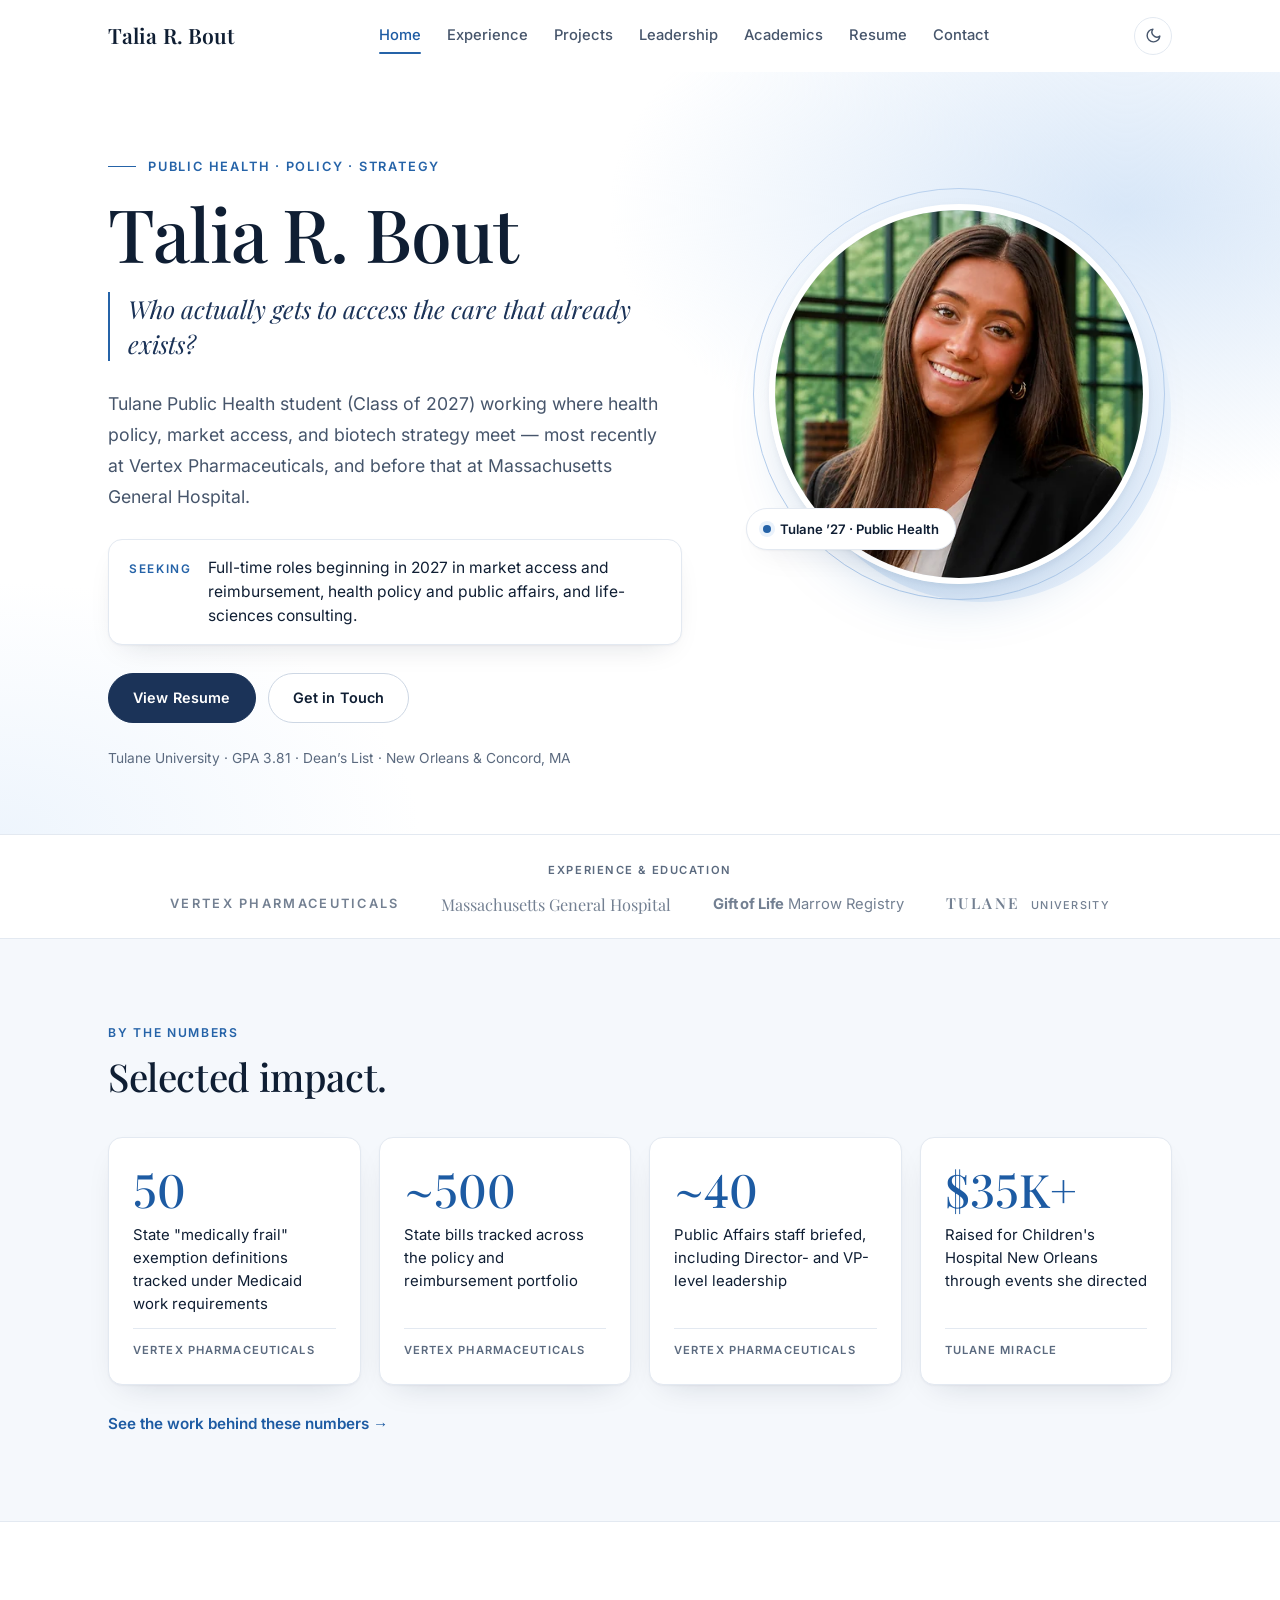
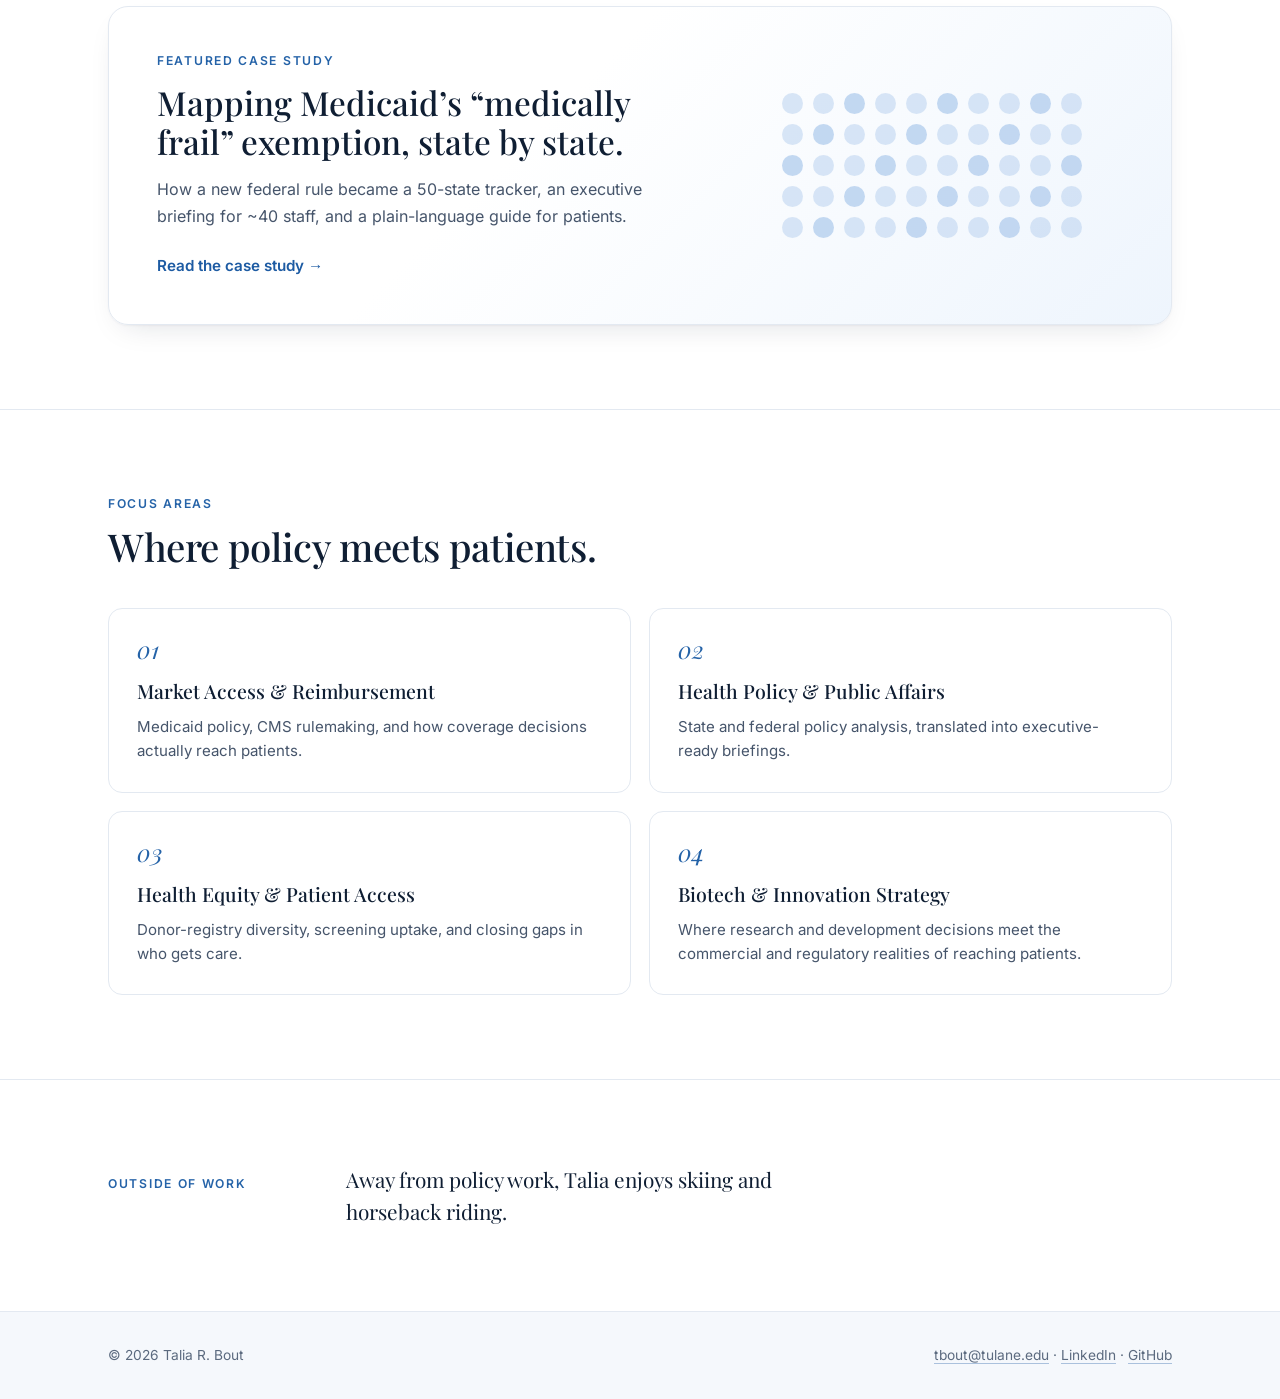
==== commit 6008b175: "Add Vertex case study, wordmark strip, shorter bio, and visitor analytics Co-Authored-By: Claude Opu" ====
--- a/index.html
+++ b/index.html
@@ -100,32 +100,12 @@
         <p class="eyebrow">Public Health &middot; Policy &middot; Strategy</p>
         <h1 class="home-title">Talia R. Bout</h1>
         <blockquote class="quote">Who actually gets to access the care that already exists?</blockquote>
-        <div class="prose">
-          <p>
-            Talia is a Public Health student at Tulane University's
-            <a href="academics.html">Celia Scott Weatherhead School of Public
-            Health &amp; Tropical Medicine</a> (Class of 2027), working at the
-            intersection of health policy, market access, and biotech
-            strategy. She most recently worked on the Policy &amp;
-            Reimbursement team in
-            <a href="experience.html#vertex">Vertex Pharmaceuticals'</a> US
-            Public Affairs organization, and was previously a Samuel Fisher
-            Memorial Fellow in dermatology innovation research at
-            <a href="experience.html#mgh">Massachusetts General Hospital's
-            Manstein Lab</a>.
-          </p>
-          <p>
-            Her focus on health equity traces back to a high school research
-            project on racial disparities in cancer care and stem-cell
-            transplantation &mdash; the same question that now drives her
-            policy research at Vertex and her <a href="experience.html#gift-of-life">donor-registry
-            work with Gift of Life</a>. Read more about her
-            <a href="experience.html">experience</a>, explore her
-            <a href="projects.html">projects</a> and
-            <a href="projects.html#writing-samples">writing samples</a>, or
-            <a href="resume.html">view her resume</a>.
-          </p>
-        </div>
+        <p class="hero-bio">
+          Tulane Public Health student (Class of 2027) working where health
+          policy, market access, and biotech strategy meet &mdash; most
+          recently at Vertex Pharmaceuticals, and before that at
+          Massachusetts General Hospital.
+        </p>
         <div class="seeking">
           <span class="seeking-label">Seeking</span>
           <p>Full-time roles beginning in 2027 in market access and reimbursement, health policy and public affairs, and life-sciences consulting.</p>
@@ -134,6 +114,7 @@
           <a href="resume.html" class="btn btn-primary">View Resume</a>
           <a href="contact.html" class="btn">Get in Touch</a>
         </div>
+        <p class="hero-meta">Tulane University &middot; GPA 3.81 &middot; Dean&rsquo;s List &middot; New Orleans &amp; Concord, MA</p>
       </div>
 
       <div class="hero-media reveal">
@@ -147,17 +128,17 @@
       </div>
     </div>
 
-    <div class="container">
-      <div class="quick-facts-row quick-facts-row-2 reveal">
-        <div>
-          <span class="qf-label">Education</span>
-          <span class="qf-value">Tulane University, B.S. Public Health<br />Class of 2027 &middot; GPA 3.81 &middot; Dean's List</span>
-        </div>
-        <div>
-          <span class="qf-label">Based In</span>
-          <span class="qf-value">New Orleans, LA &middot; Concord, MA</span>
-        </div>
-      </div>
+  </section>
+
+  <section class="logo-strip" aria-label="Organizations Talia has worked with">
+    <div class="container logo-strip-inner reveal">
+      <p class="logo-strip-label">Experience &amp; Education</p>
+      <ul class="wordmarks">
+        <li class="wm wm-vertex">Vertex Pharmaceuticals</li>
+        <li class="wm wm-mgh">Massachusetts General Hospital</li>
+        <li class="wm wm-gol"><b>Gift of Life</b> Marrow Registry</li>
+        <li class="wm wm-tulane">Tulane <span>University</span></li>
+      </ul>
     </div>
   </section>
 
@@ -188,6 +169,71 @@
         </div>
       </div>
       <p class="section-link reveal"><a href="experience.html">See the work behind these numbers &rarr;</a></p>
+    </div>
+  </section>
+
+  <section class="section">
+    <div class="container">
+      <a class="feature-card reveal" href="vertex-medicaid-case-study.html">
+        <div class="feature-copy">
+          <p class="section-label">Featured Case Study</p>
+          <h2 class="feature-title">Mapping Medicaid&rsquo;s &ldquo;medically frail&rdquo; exemption, state by state.</h2>
+          <p class="feature-desc">How a new federal rule became a 50-state tracker, an executive briefing for ~40 staff, and a plain-language guide for patients.</p>
+          <span class="feature-link">Read the case study <span aria-hidden="true">&rarr;</span></span>
+        </div>
+        <div class="feature-visual" aria-hidden="true">
+          <i></i>
+          <i></i>
+          <i></i>
+          <i></i>
+          <i></i>
+          <i></i>
+          <i></i>
+          <i></i>
+          <i></i>
+          <i></i>
+          <i></i>
+          <i></i>
+          <i></i>
+          <i></i>
+          <i></i>
+          <i></i>
+          <i></i>
+          <i></i>
+          <i></i>
+          <i></i>
+          <i></i>
+          <i></i>
+          <i></i>
+          <i></i>
+          <i></i>
+          <i></i>
+          <i></i>
+          <i></i>
+          <i></i>
+          <i></i>
+          <i></i>
+          <i></i>
+          <i></i>
+          <i></i>
+          <i></i>
+          <i></i>
+          <i></i>
+          <i></i>
+          <i></i>
+          <i></i>
+          <i></i>
+          <i></i>
+          <i></i>
+          <i></i>
+          <i></i>
+          <i></i>
+          <i></i>
+          <i></i>
+          <i></i>
+          <i></i>
+        </div>
+      </a>
     </div>
   </section>
 
@@ -239,5 +285,6 @@
 </footer>
 
 <script src="js/script.js"></script>
+<script data-goatcounter="https://taliabout.goatcounter.com/count" async src="https://gc.zgo.at/count.js"></script>
 </body>
 </html>
--- a/css/style.css
+++ b/css/style.css
@@ -190,7 +190,6 @@
 .eyebrow,
 .page-kicker,
 .section-label,
-.qf-label,
 .seeking-label,
 .stat-src,
 .cc-label,
@@ -297,8 +296,8 @@
   white-space: nowrap;
 }
 .main-nav a:hover { color: var(--text); background: var(--bg-alt); }
-.main-nav a[aria-current="page"] { color: var(--link); }
-.main-nav a[aria-current="page"]::after {
+.main-nav a[aria-current] { color: var(--link); }
+.main-nav a[aria-current]::after {
   content: "";
   position: absolute;
   left: 12px;
@@ -521,6 +520,177 @@
 }
 .seeking p { margin: 0; color: var(--text); font-size: 0.97rem; line-height: 1.55; }
 
+.hero-bio {
+  margin: 0;
+  max-width: 560px;
+  color: var(--text-muted);
+  font-size: 1.1rem;
+  line-height: 1.75;
+}
+
+.hero-meta {
+  margin: 24px 0 0;
+  font-size: 0.86rem;
+  color: var(--text-faint);
+}
+
+/* ---------- Organization wordmarks ---------- */
+
+.logo-strip {
+  border-top: 1px solid var(--border);
+  border-bottom: 1px solid var(--border);
+  padding: 26px 0;
+}
+.logo-strip-inner {
+  display: flex;
+  flex-direction: column;
+  align-items: center;
+  gap: 16px;
+}
+.logo-strip-label {
+  margin: 0;
+  font-size: 0.7rem;
+  font-weight: 600;
+  letter-spacing: 0.14em;
+  text-transform: uppercase;
+  color: var(--text-faint);
+  flex-shrink: 0;
+}
+.wordmarks {
+  list-style: none;
+  margin: 0;
+  padding: 0;
+  width: 100%;
+  max-width: 940px;
+  display: flex;
+  align-items: center;
+  justify-content: space-between;
+  gap: 14px 32px;
+  flex-wrap: wrap;
+}
+.wm {
+  color: var(--text-faint);
+  opacity: 0.85;
+  white-space: nowrap;
+  line-height: 1;
+  transition: color 0.2s ease, opacity 0.2s ease;
+}
+.wm:hover { color: var(--text); opacity: 1; }
+.wm-vertex { font-weight: 600; font-size: 0.8rem; letter-spacing: 0.18em; text-transform: uppercase; }
+.wm-mgh { font-family: var(--font-serif); font-size: 1.02rem; }
+.wm-gol { font-size: 0.92rem; font-weight: 400; }
+.wm-gol b { font-weight: 700; letter-spacing: -0.01em; }
+.wm-tulane { font-family: var(--font-serif); font-weight: 600; font-size: 0.95rem; letter-spacing: 0.16em; text-transform: uppercase; }
+.wm-tulane span { font-family: var(--font-sans); font-weight: 500; font-size: 0.68rem; letter-spacing: 0.12em; margin-left: 4px; }
+
+/* ---------- Featured case study ---------- */
+
+.feature-card {
+  display: grid;
+  grid-template-columns: 1.4fr 1fr;
+  gap: 48px;
+  align-items: center;
+  padding: 44px 48px;
+  border: 1px solid var(--border);
+  border-radius: 20px;
+  background: linear-gradient(135deg, var(--surface) 40%, var(--sky-2));
+  text-decoration: none;
+  color: inherit;
+  box-shadow: var(--shadow);
+  transition: transform 0.2s ease, box-shadow 0.2s ease, border-color 0.2s ease;
+}
+.feature-card:hover { color: inherit; transform: translateY(-3px); box-shadow: var(--shadow-lg); border-color: var(--ring); }
+.feature-title {
+  font-family: var(--font-serif);
+  font-weight: 500;
+  font-size: clamp(1.6rem, 2.6vw, 2.2rem);
+  line-height: 1.18;
+  margin: 0 0 14px;
+  color: var(--text);
+}
+.feature-desc { margin: 0 0 22px; color: var(--text-muted); font-size: 1rem; line-height: 1.7; max-width: 520px; }
+.feature-link { font-weight: 600; font-size: 0.95rem; color: var(--link); }
+.feature-card:hover .feature-link { color: var(--link-hover); }
+.feature-visual {
+  display: grid;
+  grid-template-columns: repeat(10, 1fr);
+  gap: 10px;
+  justify-self: center;
+  width: min(100%, 300px);
+}
+.feature-visual i {
+  aspect-ratio: 1;
+  border-radius: 50%;
+  background: var(--ring);
+  opacity: 0.55;
+}
+.feature-visual i:nth-child(3n) { opacity: 0.85; }
+
+/* ---------- Case study page ---------- */
+
+.crumb { color: inherit; text-decoration: none; }
+.crumb:hover { color: var(--link-hover); text-decoration: underline; }
+.cs-glance {
+  margin: 36px 0 0;
+  display: grid;
+  grid-template-columns: repeat(4, 1fr);
+  gap: 18px 28px;
+  padding-top: 24px;
+  border-top: 1px solid var(--border);
+}
+.cs-glance dt {
+  font-size: 0.7rem;
+  font-weight: 600;
+  letter-spacing: 0.14em;
+  text-transform: uppercase;
+  color: var(--accent);
+  margin-bottom: 6px;
+}
+.cs-glance dd { margin: 0; color: var(--text); font-size: 0.93rem; font-weight: 500; line-height: 1.5; }
+.cs-block { padding: 8px 0 56px; }
+.cs-block + .cs-block { padding-top: 48px; border-top: 1px solid var(--border); }
+.cs-block:last-child { padding-bottom: 0; }
+.cs-title {
+  font-family: var(--font-serif);
+  font-weight: 500;
+  font-size: clamp(1.5rem, 2.4vw, 1.9rem);
+  line-height: 1.2;
+  margin: 0 0 18px;
+}
+.cs-block .metric-row { grid-template-columns: repeat(2, 1fr); margin-bottom: 22px; }
+.cs-block > p { color: var(--text-muted); line-height: 1.8; margin: 0 0 16px; }
+.cs-steps {
+  list-style: none;
+  counter-reset: step;
+  margin: 8px 0 0;
+  padding: 0;
+  display: grid;
+  gap: 14px;
+}
+.cs-steps li {
+  counter-increment: step;
+  position: relative;
+  padding: 20px 22px 20px 72px;
+  border: 1px solid var(--border);
+  border-radius: var(--radius);
+  background: var(--surface);
+}
+.cs-steps li::before {
+  content: counter(step, decimal-leading-zero);
+  position: absolute;
+  left: 22px;
+  top: 18px;
+  font-family: var(--font-serif);
+  font-style: italic;
+  font-size: 1.45rem;
+  color: var(--accent);
+}
+.cs-steps h3 { margin: 0 0 4px; font-size: 1rem; font-weight: 600; color: var(--text); }
+.cs-steps p { margin: 0; color: var(--text-muted); font-size: 0.96rem; line-height: 1.65; }
+.case-cta { margin: 18px 0 0; font-weight: 600; font-size: 0.95rem; }
+.case-cta a { text-decoration: none; }
+.case-cta a:hover { text-decoration: underline; }
+
 .home-actions {
   display: flex;
   flex-wrap: wrap;
@@ -528,21 +698,6 @@
   margin: 28px 0 0;
 }
 
-.quick-facts-row {
-  margin-top: 56px;
-  display: grid;
-  gap: 24px;
-  border-top: 1px solid var(--border);
-  padding-top: 28px;
-}
-.quick-facts-row-2 { grid-template-columns: 1.4fr 1fr; max-width: 640px; }
-.qf-label {
-  display: block;
-  font-size: 0.72rem;
-  color: var(--accent);
-  margin-bottom: 6px;
-}
-.qf-value { color: var(--text); font-size: 0.96rem; font-weight: 500; line-height: 1.55; }
 
 /* ---------- Section shared ---------- */
 
@@ -577,15 +732,6 @@
   gap: 12px;
   box-shadow: var(--shadow);
   overflow: hidden;
-}
-.stat::before {
-  content: "";
-  position: absolute;
-  top: 0;
-  left: 0;
-  right: 0;
-  height: 3px;
-  background: linear-gradient(90deg, var(--accent), var(--ring));
 }
 .stat-num {
   font-family: var(--font-serif);
@@ -1027,6 +1173,9 @@
   .two-col { grid-template-columns: 1fr; gap: 8px; }
   .involvement-item { grid-template-columns: 1fr; gap: 4px; }
   .metric-row { grid-template-columns: repeat(2, 1fr); }
+  .feature-card { grid-template-columns: 1fr; gap: 28px; padding: 32px 28px; }
+  .feature-visual { justify-self: start; width: min(100%, 260px); }
+  .cs-glance { grid-template-columns: repeat(2, 1fr); }
 }
 
 @media (max-width: 720px) {
@@ -1054,21 +1203,23 @@
   }
   .main-nav.open { opacity: 1; transform: translateY(0); pointer-events: auto; }
   .main-nav a { padding: 14px 4px; font-size: 1rem; border-bottom: 1px solid var(--border); border-radius: 0; }
-  .main-nav a[aria-current="page"]::after { left: 4px; right: auto; width: 24px; bottom: 8px; }
+  .main-nav a[aria-current]::after { left: 4px; right: auto; width: 24px; bottom: 8px; }
   .nav-toggle { display: flex; }
-  .quick-facts-row-2 { grid-template-columns: 1fr; }
   .section { padding: 60px 0; }
   .page-hero { padding: 52px 0 36px; }
   /* Larger labels on phones */
   .eyebrow { font-size: 0.84rem; letter-spacing: 0.12em; }
   .page-kicker, .section-label { font-size: 0.82rem; letter-spacing: 0.12em; }
-  .qf-label, .seeking-label { font-size: 0.78rem; }
+  .seeking-label { font-size: 0.78rem; }
   .stat-src, .metric-note, .cc-label { font-size: 0.74rem; }
   .badge, .proj-tag { font-size: 0.72rem; }
   .outside { grid-template-columns: 1fr; gap: 8px; }
   .seeking { flex-direction: column; gap: 6px; }
   .pillars, .project-grid { grid-template-columns: 1fr; }
   .to-top { right: 16px; bottom: 16px; }
+  .wordmarks { display: grid; grid-template-columns: 1fr 1fr; gap: 18px 20px; text-align: center; }
+  .wm { white-space: normal; line-height: 1.3; }
+  .hero-bio { font-size: 1.04rem; }
 }
 
 @media (max-width: 460px) {
@@ -1084,7 +1235,8 @@
   .reveal { opacity: 1 !important; transform: none !important; }
   .home-hero, .page-hero { background: none; padding: 0 0 16px; }
   .section { padding: 18px 0; }
-  .stat, .proj-card, .pillar, .metric { box-shadow: none; break-inside: avoid; }
+  .stat, .proj-card, .pillar, .metric, .feature-card, .cs-steps li { box-shadow: none; break-inside: avoid; }
+  .feature-visual, .logo-strip { display: none; }
   .portrait { width: 140px; }
   .portrait::before, .portrait::after, .portrait-badge { display: none; }
   a { color: #000; text-decoration: none; }
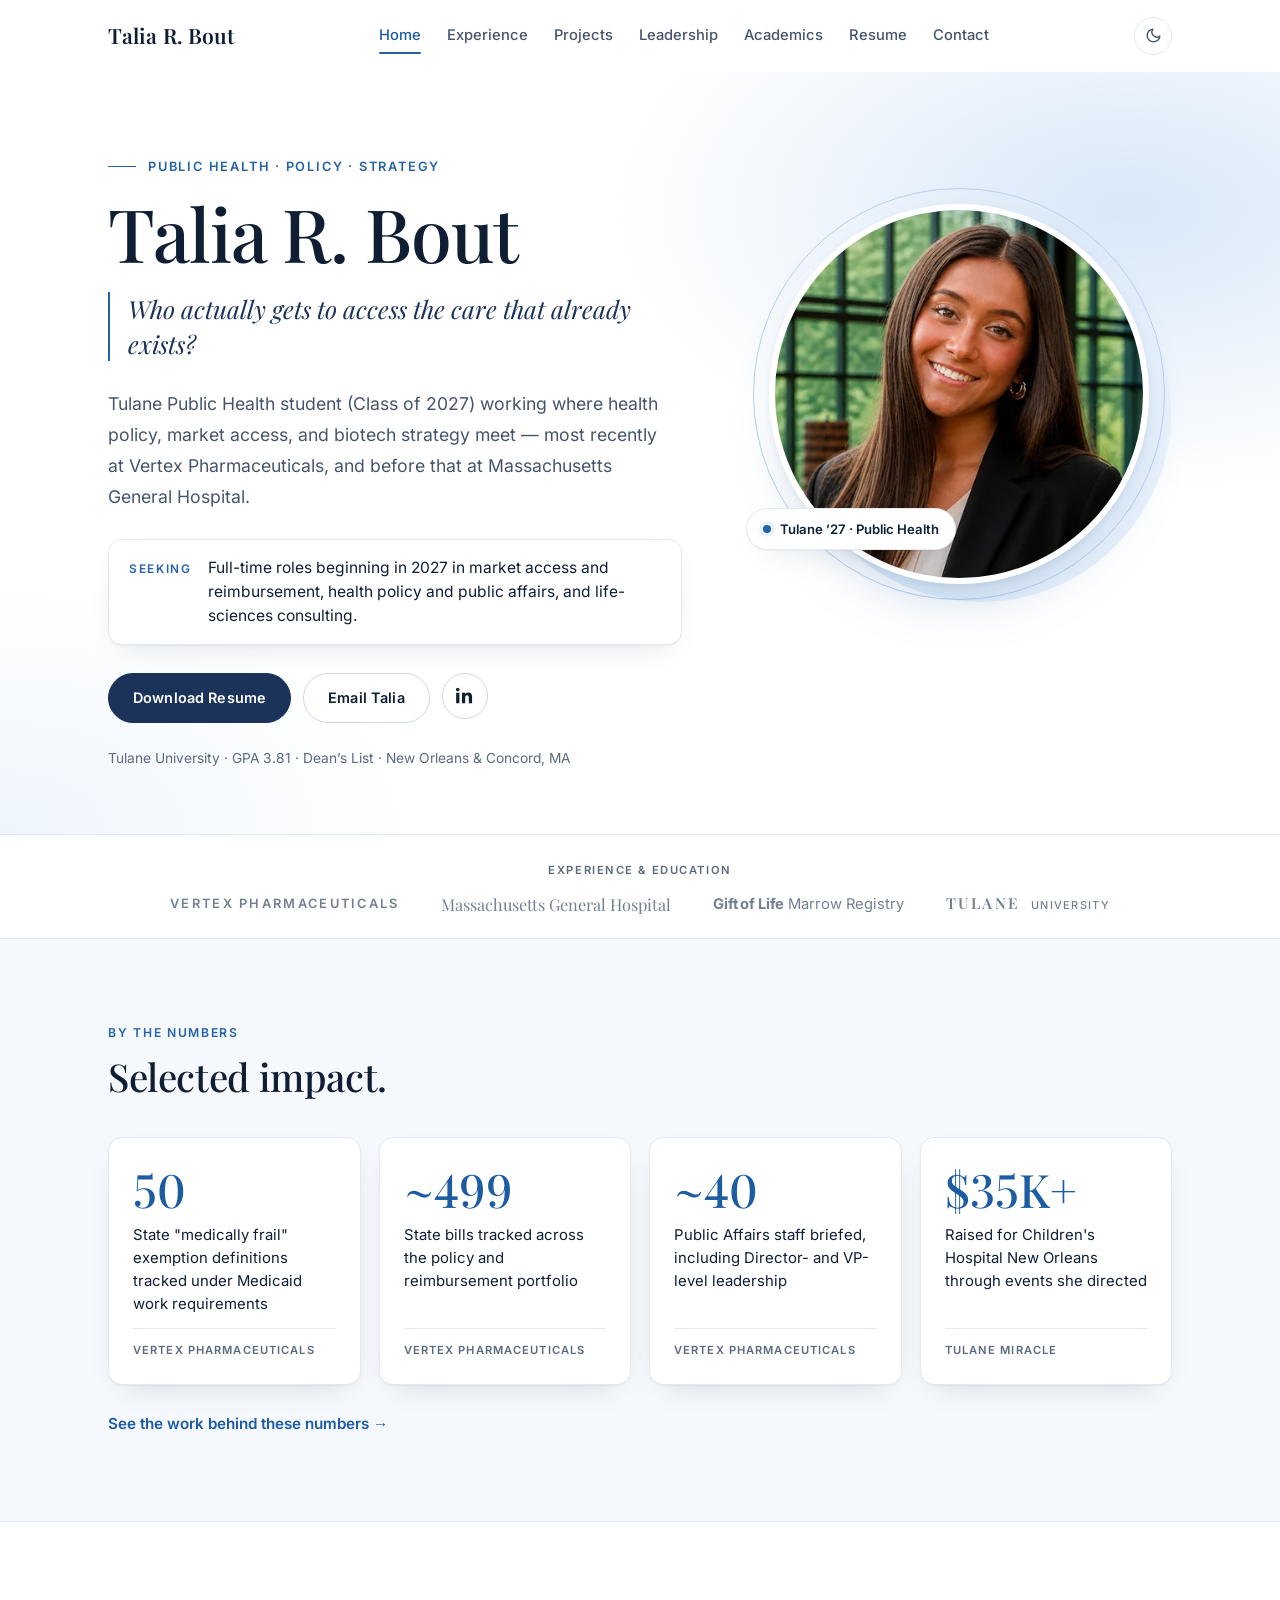
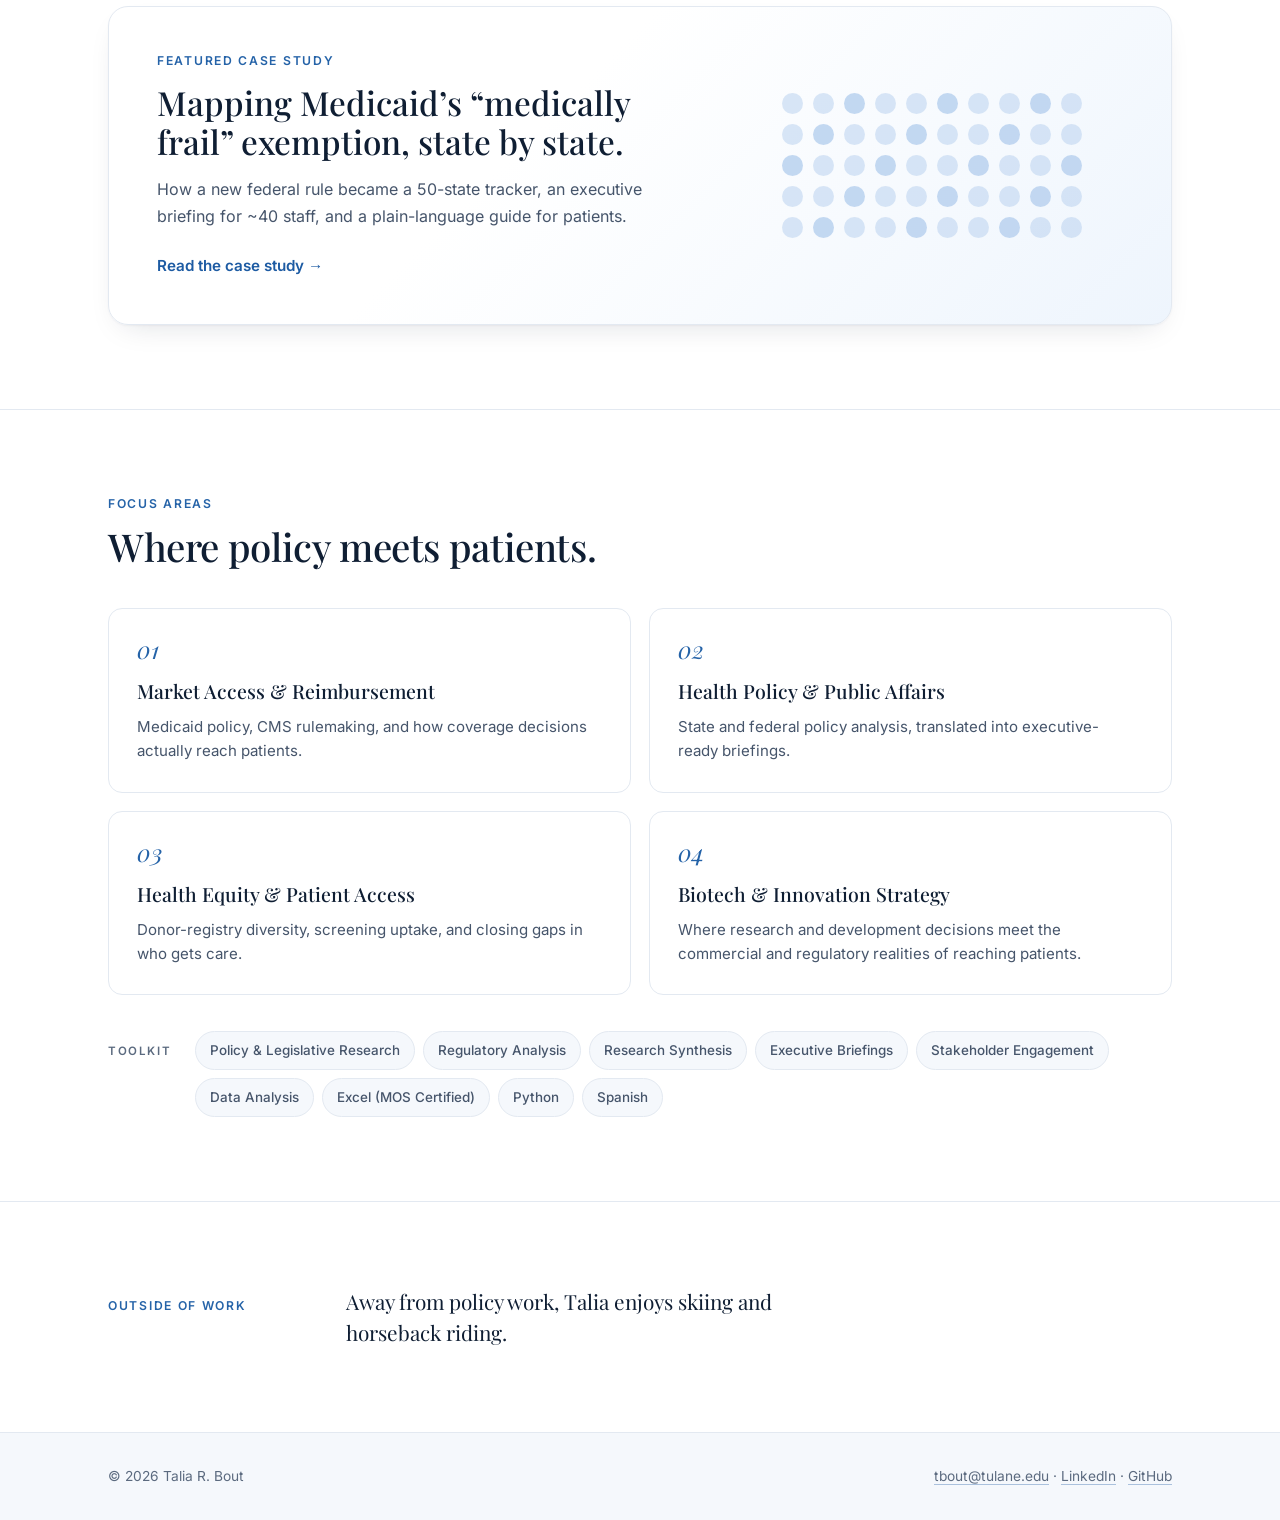
==== commit b1f46f8e: "Harden site loading and add recruiter-skim polish Add a JS failsafe so content never stays hidden, v" ====
--- a/index.html
+++ b/index.html
@@ -53,10 +53,13 @@
 }
 </script>
 <link rel="preload" as="image" href="assets/img/talia-portrait-800.webp" imagesrcset="assets/img/talia-portrait-440.webp 440w, assets/img/talia-portrait-800.webp 800w" imagesizes="(max-width: 900px) 240px, 380px" fetchpriority="high" />
-<link rel="stylesheet" href="css/style.css" />
+<link rel="stylesheet" href="css/style.css?v=20261014" />
 <script>
   (function () {
-    document.documentElement.classList.add("js");
+    var d = document.documentElement;
+    d.classList.add("js");
+    /* Failsafe: if the main script hasn't finished in 3s, show all content */
+    setTimeout(function () { if (!d.hasAttribute("data-ready")) d.classList.remove("js"); }, 3000);
     try {
       var t = localStorage.getItem("talia-theme");
       if (t === "dark" || t === "light") document.documentElement.setAttribute("data-theme", t);
@@ -111,8 +114,9 @@
           <p>Full-time roles beginning in 2027 in market access and reimbursement, health policy and public affairs, and life-sciences consulting.</p>
         </div>
         <div class="home-actions">
-          <a href="resume.html" class="btn btn-primary">View Resume</a>
-          <a href="contact.html" class="btn">Get in Touch</a>
+          <a href="assets/Talia-Bout-Resume.pdf" class="btn btn-primary" download="Talia-Bout-Resume.pdf">Download Resume</a>
+          <a href="mailto:tbout@tulane.edu" class="btn">Email Talia</a>
+          <a href="https://linkedin.com/in/talia-bout" class="btn btn-icon" target="_blank" rel="noopener" aria-label="LinkedIn profile (opens in a new tab)"><svg viewBox="0 0 24 24" aria-hidden="true"><path fill="currentColor" d="M4.98 3.5C4.98 4.88 3.87 6 2.5 6S0 4.88 0 3.5 1.12 1 2.5 1s2.48 1.12 2.48 2.5zM.22 8.02h4.56V23H.22zM8.48 8.02h4.37v2.05h.06c.61-1.15 2.1-2.37 4.32-2.37 4.62 0 5.47 3.04 5.47 6.99V23h-4.56v-7.27c0-1.73-.03-3.96-2.41-3.96-2.42 0-2.79 1.89-2.79 3.84V23H8.48z"/></svg></a>
         </div>
         <p class="hero-meta">Tulane University &middot; GPA 3.81 &middot; Dean&rsquo;s List &middot; New Orleans &amp; Concord, MA</p>
       </div>
@@ -263,6 +267,20 @@
           <p>Where research and development decisions meet the commercial and regulatory realities of reaching patients.</p>
         </div>
       </div>
+      <div class="toolkit reveal">
+        <p class="toolkit-label">Toolkit</p>
+        <ul class="chip-row">
+          <li class="chip">Policy &amp; Legislative Research</li>
+          <li class="chip">Regulatory Analysis</li>
+          <li class="chip">Research Synthesis</li>
+          <li class="chip">Executive Briefings</li>
+          <li class="chip">Stakeholder Engagement</li>
+          <li class="chip">Data Analysis</li>
+          <li class="chip">Excel (MOS Certified)</li>
+          <li class="chip">Python</li>
+          <li class="chip">Spanish</li>
+        </ul>
+      </div>
     </div>
   </section>
 
@@ -284,7 +302,7 @@
   </div>
 </footer>
 
-<script src="js/script.js"></script>
+<script src="js/script.js?v=20261014"></script>
 <script data-goatcounter="https://taliabout.goatcounter.com/count" async src="https://gc.zgo.at/count.js"></script>
 </body>
 </html>
--- a/css/style.css
+++ b/css/style.css
@@ -626,6 +626,52 @@
 }
 .feature-visual i:nth-child(3n) { opacity: 0.85; }
 
+/* ---------- Toolkit (homepage skills) ---------- */
+
+.toolkit {
+  margin-top: 36px;
+  display: flex;
+  align-items: baseline;
+  gap: 8px 24px;
+}
+.toolkit-label {
+  flex-shrink: 0;
+  margin: 0;
+  font-size: 0.72rem;
+  font-weight: 600;
+  letter-spacing: 0.14em;
+  text-transform: uppercase;
+  color: var(--text-faint);
+}
+.toolkit .chip-row { margin: 0; }
+
+/* ---------- Experience: roles at a glance ---------- */
+
+.glance {
+  list-style: none;
+  margin: 36px 0 0;
+  padding: 0;
+  display: grid;
+  grid-template-columns: repeat(4, 1fr);
+  gap: 12px;
+}
+.glance a {
+  display: flex;
+  flex-direction: column;
+  gap: 4px;
+  height: 100%;
+  padding: 16px 18px;
+  border: 1px solid var(--border);
+  border-radius: 12px;
+  background: var(--surface);
+  text-decoration: none;
+  transition: border-color 0.2s ease, box-shadow 0.2s ease, transform 0.2s ease;
+}
+.glance a:hover { border-color: var(--ring); box-shadow: var(--shadow); transform: translateY(-2px); }
+.g-dates { font-size: 0.74rem; font-weight: 600; letter-spacing: 0.06em; color: var(--accent); font-variant-numeric: tabular-nums; }
+.g-role { font-family: var(--font-serif); font-size: 1.02rem; line-height: 1.3; color: var(--text); }
+.g-org { font-size: 0.84rem; color: var(--text-faint); }
+
 /* ---------- Case study page ---------- */
 
 .crumb { color: inherit; text-decoration: none; }
@@ -824,6 +870,8 @@
   cursor: pointer;
 }
 .btn:hover { transform: translateY(-1px); box-shadow: var(--shadow); border-color: var(--accent); color: var(--link); }
+.btn-icon { width: 46px; height: 46px; padding: 0; justify-content: center; }
+.btn-icon svg { width: 17px; height: 17px; }
 .btn-primary {
   background: var(--navy);
   color: #ffffff;
@@ -1022,7 +1070,7 @@
 
 /* ---------- Coursework / skills chips ---------- */
 
-.chip-row { display: flex; flex-wrap: wrap; gap: 8px; margin-top: 18px; }
+.chip-row { display: flex; flex-wrap: wrap; gap: 8px; margin: 18px 0 0; padding: 0; list-style: none; }
 .chip {
   padding: 7px 14px;
   border-radius: 999px;
@@ -1176,6 +1224,7 @@
   .feature-card { grid-template-columns: 1fr; gap: 28px; padding: 32px 28px; }
   .feature-visual { justify-self: start; width: min(100%, 260px); }
   .cs-glance { grid-template-columns: repeat(2, 1fr); }
+  .glance { grid-template-columns: repeat(2, 1fr); }
 }
 
 @media (max-width: 720px) {
@@ -1220,6 +1269,8 @@
   .wordmarks { display: grid; grid-template-columns: 1fr 1fr; gap: 18px 20px; text-align: center; }
   .wm { white-space: normal; line-height: 1.3; }
   .hero-bio { font-size: 1.04rem; }
+  .toolkit { flex-direction: column; gap: 12px; }
+  .glance { grid-template-columns: 1fr; }
 }
 
 @media (max-width: 460px) {
